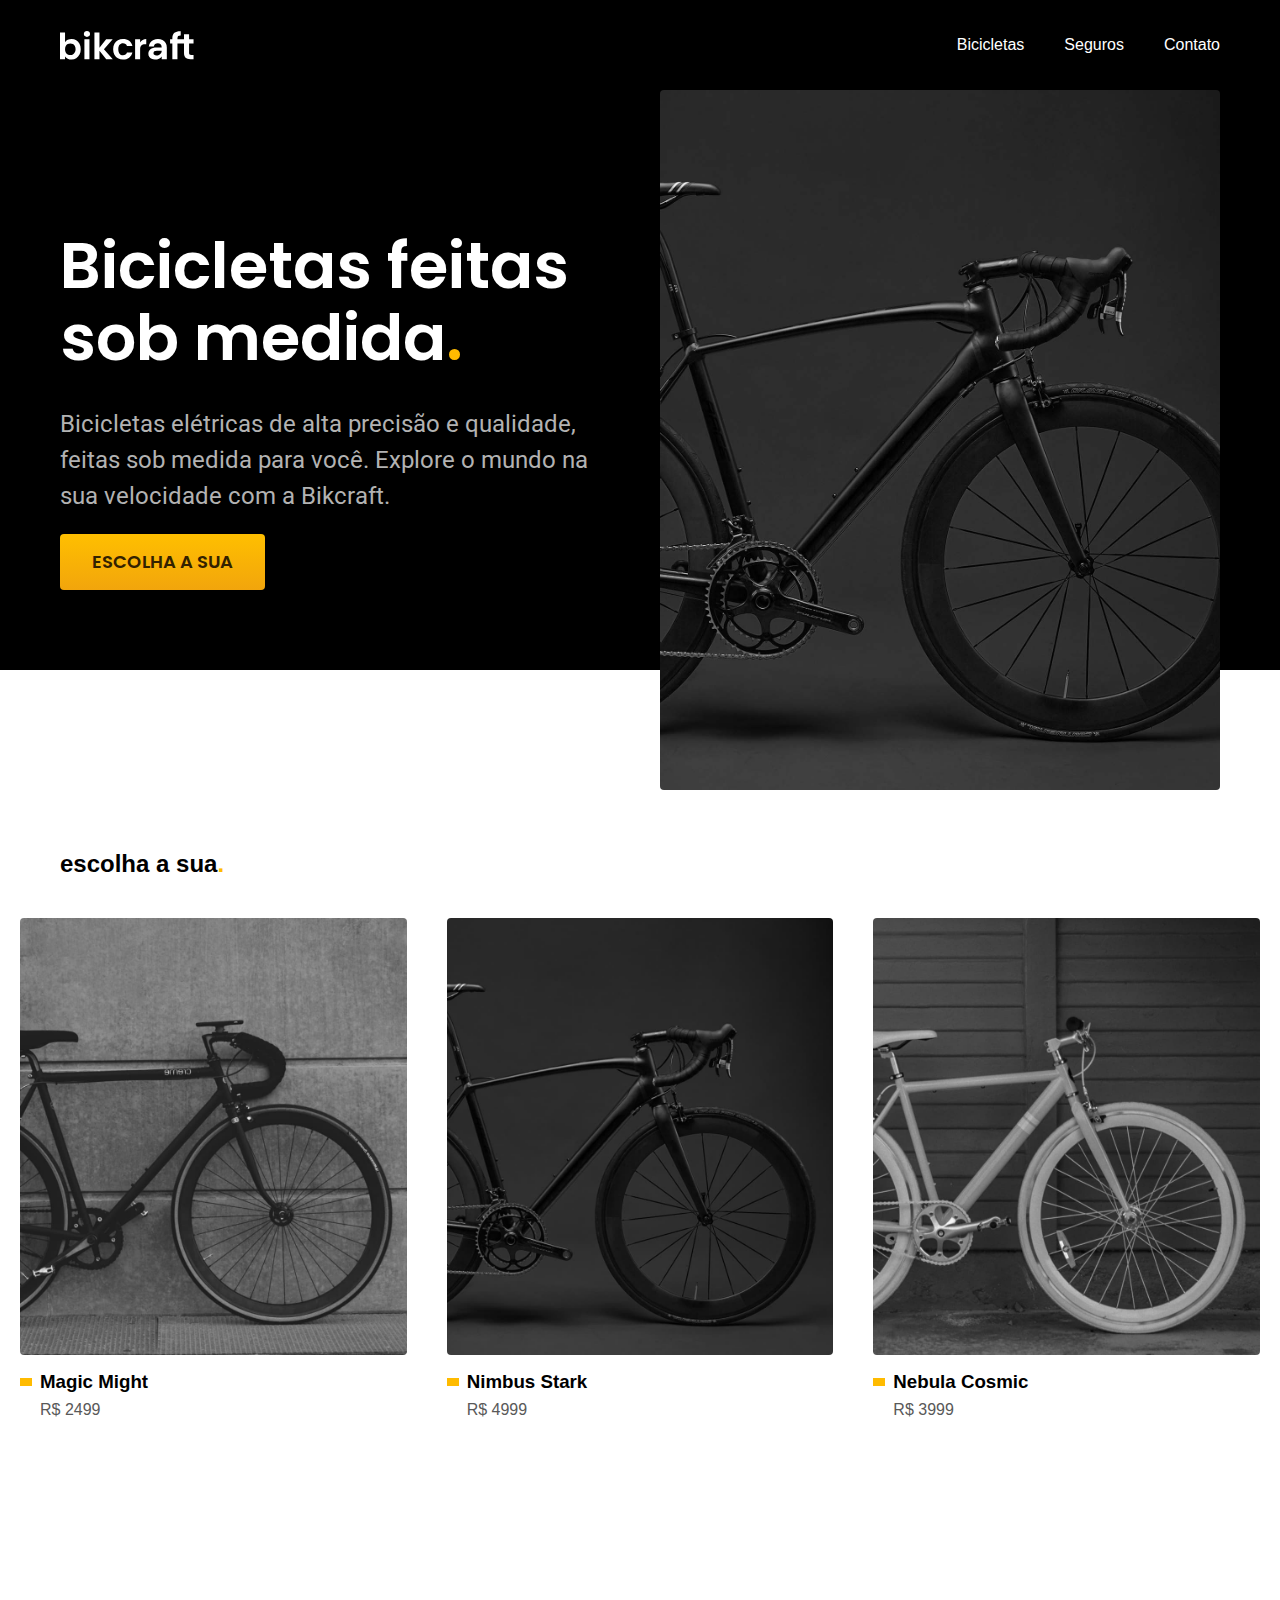
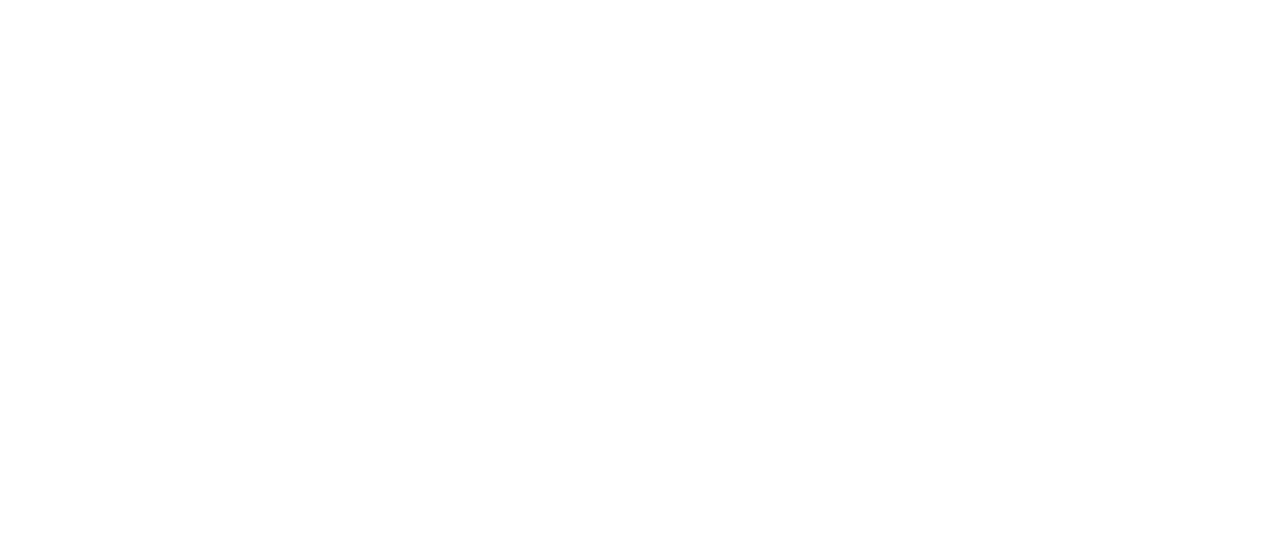
==== index.html @ 3337820a "Bicicletas lista1 e 2" ====
<!DOCTYPE html>
<html lang="en">

<head>
  <meta charset="UTF-8">
  <meta http-equiv="X-UA-Compatible" content="IE=edge">
  <meta name="viewport" content="width=device-width, initial-scale=1.0">
  <title>BikeCraft</title>
  <meta name="description"
    content="Bicicletas elétricas de alta precisão e qualidade,  feitas sob medida para o cliente. Explore o mundo na sua velocidade com a Bikcraft.">

  <link rel="stylesheet" href="/css/styles.css">
  <link rel="preconnect" href="https://fonts.googleapis.com">
  <link rel="preconnect" href="https://fonts.gstatic.com" crossorigin>
  <link href="https://fonts.googleapis.com/css2?family=Poppins:wght@400;600&family=Roboto:wght@400;500&display=swap" rel="stylesheet">
</head>
<body>
  <header class="header-bg">
    <div class="header">
      <a href="./">
        <img src="./img/bikcraft.svg" alt="Bikcraft">
      </a>
      <nav aria-label="primaria">
        <ul class="header-menu font-1-m cor-0">
          <li><a href="./bicicletas.html">Bicicletas</a></li>
          <li><a href="./seguros.html">Seguros</a></li>
          <li><a href="./contato.html">Contato</a></li>
        </ul>
      </nav>
    </div>
  </header>
  <main class="introducao-bg">
    <div class="introducao">
      <div class="introducao-conteudo">
        <h1 class="font-1-xxl cor-0">Bicicletas feitas sob medida<span class="cor-p1">.</span></h1>
        <p class="font-2-l cor-5">Bicicletas elétricas de alta precisão e qualidade, feitas sob medida para você. Explore o mundo na sua
          velocidade com a Bikcraft.</p>
        <a class="botao" href="./bicicletas.html">Escolha a sua</a>
      </div>
      <div>
        <img src="./img/fotos/introducao.jpg" alt="Bicicleta elétrica preta.">
      </div>
    </div>
  </main>


  <article class="bicicletas-lista">
    
    <h2 class="font-1-xxl">escolha a sua<span class="cor-p1">.</span></h2>
    <ul>
      <li>
      <a href="./bicicletas/magic.html">
        <img src="./img/bicicletas/magic-home.jpg" alt="Bicicleta preta">
        <h3 class="font-1-xl">Magic Might</h3>
        <span class="font-2-m cor-8">R$ 2499</span>
      </a>
    </li>
    <li>
      <a href="./bicicletas/nimbus.html">
        <img src="./img/bicicletas/nimbus-home.jpg" alt="Bicicleta preta">
        <h3 class="font-1-xl">Nimbus Stark</h3>
        <span class="font-2-m cor-8">R$ 4999</span>
      </a>
    </li>
    <li>
      <a href="./bicicletas/nebula.html">
        <img src="./img/bicicletas/nebula-home.jpg" alt="Bicicleta preta">
        <h3 class="font-1-xl">Nebula Cosmic</h3>
        <span class="font-2-m cor-8">R$ 3999</span>
      </a>
    </li>
    </ul>
  </article>
</body>

</html>
---- css/styles.css ----
@import "./global/global.css";
@import "./utilidades/cores.css";


@import "./global/header.css";

/* Utilidades */
@import "./utilidades/componentes.css";

/* Home */
@import "./home/introducao.css";

/* Bicicletas */
@import "./bicicletas/bicicletas-lista.css";
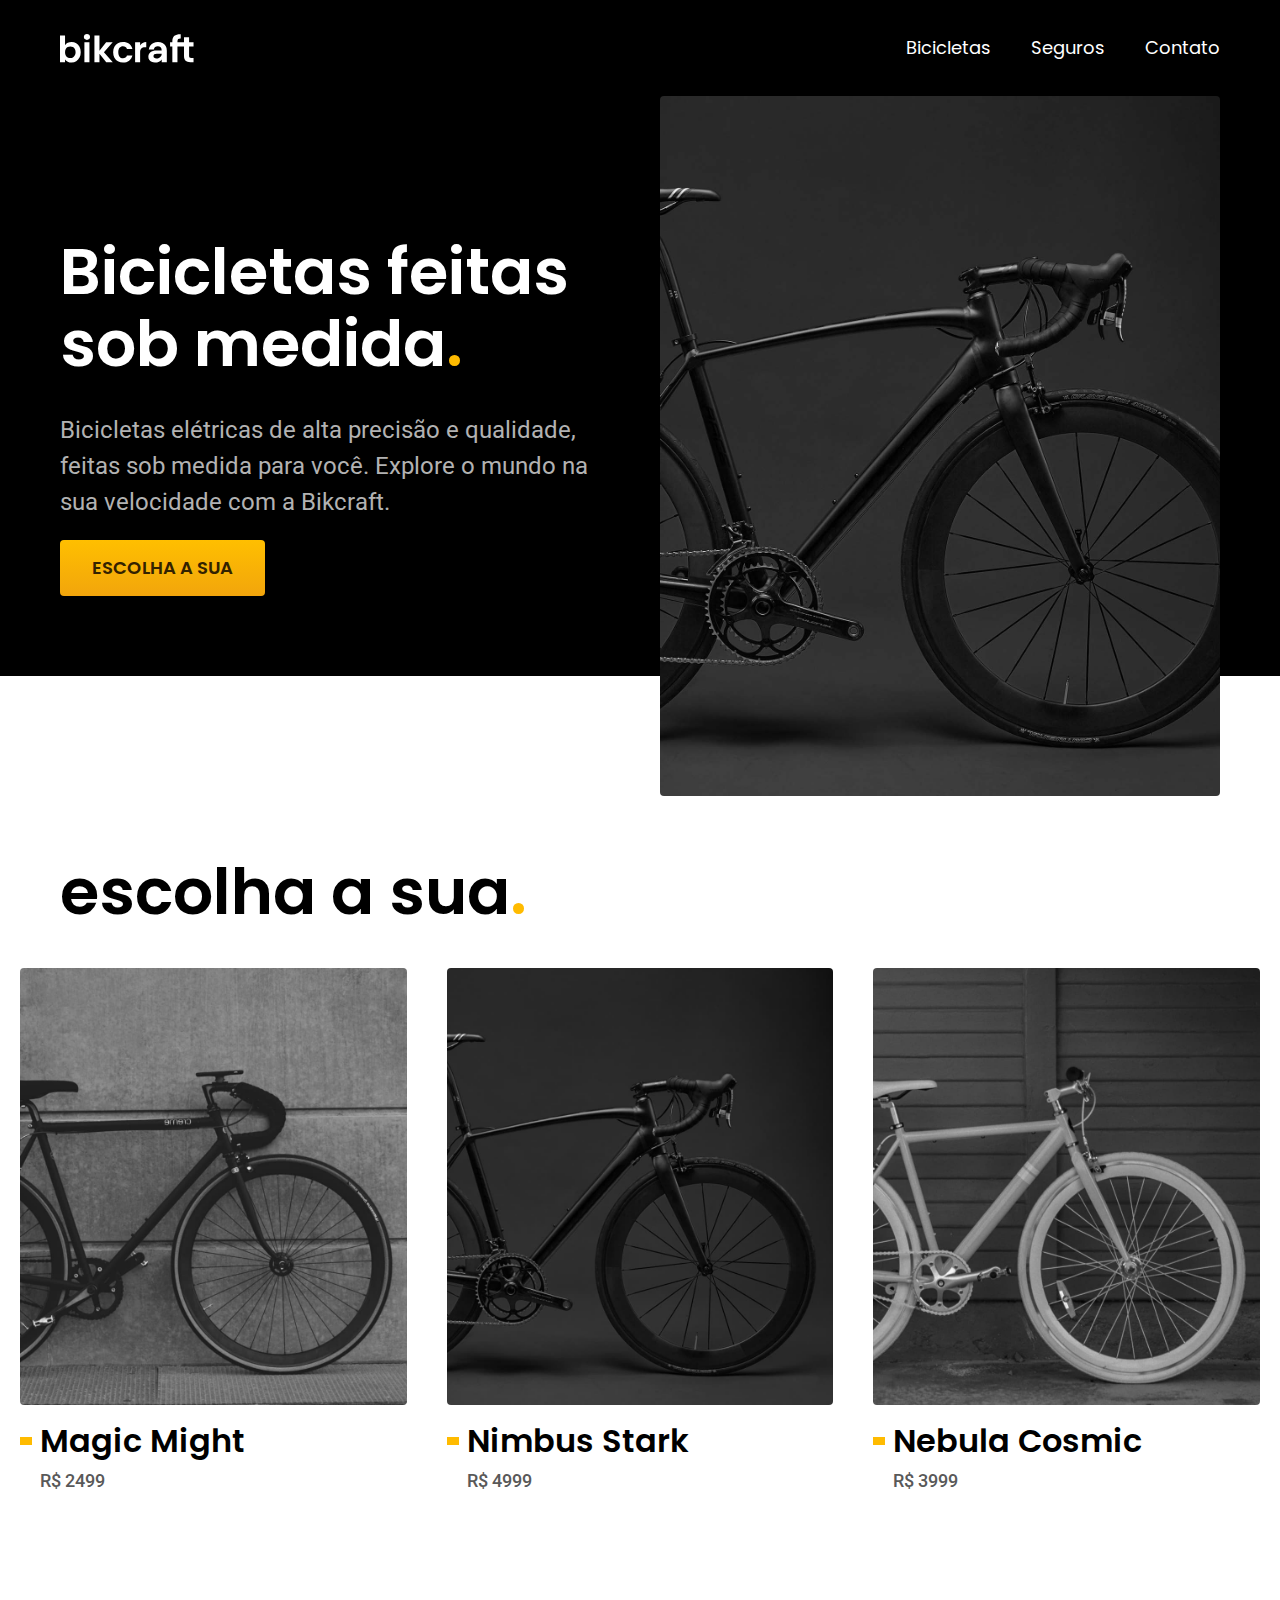
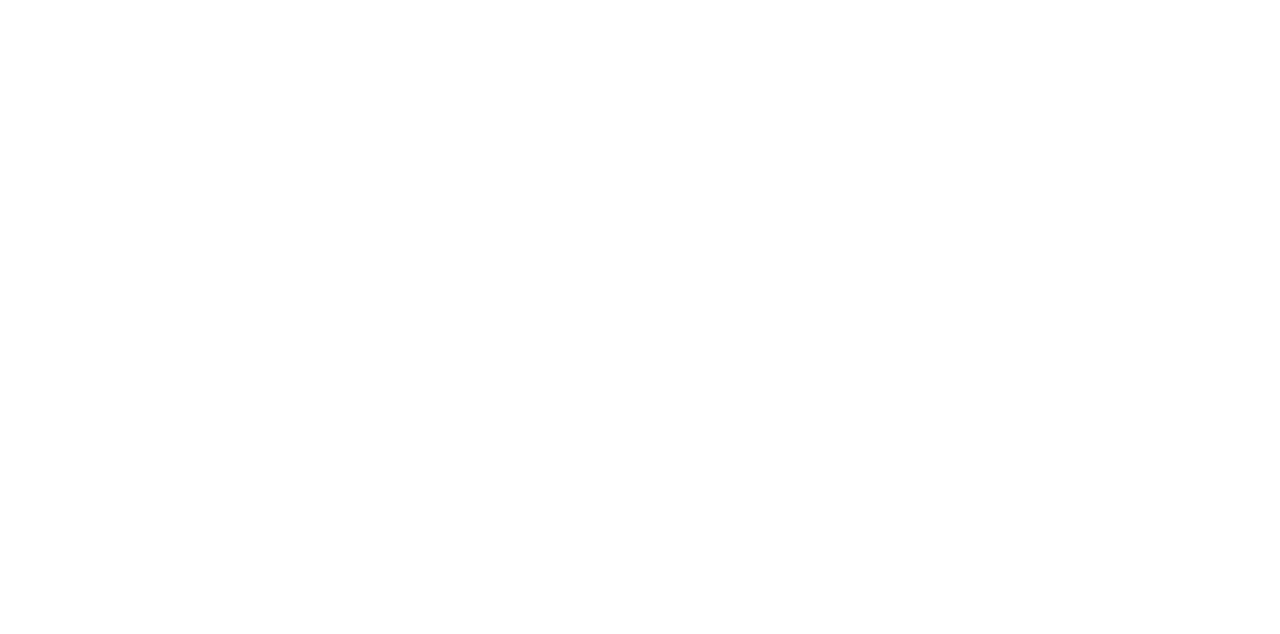
==== commit fd4410ee: "Linkando utilidades de novo" ====
--- a/index.html
+++ b/index.html
@@ -12,14 +12,17 @@
   <link rel="stylesheet" href="/css/styles.css">
   <link rel="preconnect" href="https://fonts.googleapis.com">
   <link rel="preconnect" href="https://fonts.gstatic.com" crossorigin>
-  <link href="https://fonts.googleapis.com/css2?family=Poppins:wght@400;600&family=Roboto:wght@400;500&display=swap" rel="stylesheet">
+  <link href="https://fonts.googleapis.com/css2?family=Poppins:wght@400;600&family=Roboto:wght@400;500&display=swap"
+    rel="stylesheet">
 </head>
+
 <body>
   <header class="header-bg">
-    <div class="header">
+    <div class="header container">
       <a href="./">
         <img src="./img/bikcraft.svg" alt="Bikcraft">
       </a>
+
       <nav aria-label="primaria">
         <ul class="header-menu font-1-m cor-0">
           <li><a href="./bicicletas.html">Bicicletas</a></li>
@@ -29,11 +32,13 @@
       </nav>
     </div>
   </header>
+
   <main class="introducao-bg">
-    <div class="introducao">
+    <div class="introducao container">
       <div class="introducao-conteudo">
         <h1 class="font-1-xxl cor-0">Bicicletas feitas sob medida<span class="cor-p1">.</span></h1>
-        <p class="font-2-l cor-5">Bicicletas elétricas de alta precisão e qualidade, feitas sob medida para você. Explore o mundo na sua
+        <p class="font-2-l cor-5">Bicicletas elétricas de alta precisão e qualidade, feitas sob medida para você.
+          Explore o mundo na sua
           velocidade com a Bikcraft.</p>
         <a class="botao" href="./bicicletas.html">Escolha a sua</a>
       </div>
@@ -45,30 +50,30 @@
 
 
   <article class="bicicletas-lista">
-    
-    <h2 class="font-1-xxl">escolha a sua<span class="cor-p1">.</span></h2>
+
+    <h2 class="container font-1-xxl">escolha a sua<span class="cor-p1">.</span></h2>
     <ul>
       <li>
-      <a href="./bicicletas/magic.html">
-        <img src="./img/bicicletas/magic-home.jpg" alt="Bicicleta preta">
-        <h3 class="font-1-xl">Magic Might</h3>
-        <span class="font-2-m cor-8">R$ 2499</span>
-      </a>
-    </li>
-    <li>
-      <a href="./bicicletas/nimbus.html">
-        <img src="./img/bicicletas/nimbus-home.jpg" alt="Bicicleta preta">
-        <h3 class="font-1-xl">Nimbus Stark</h3>
-        <span class="font-2-m cor-8">R$ 4999</span>
-      </a>
-    </li>
-    <li>
-      <a href="./bicicletas/nebula.html">
-        <img src="./img/bicicletas/nebula-home.jpg" alt="Bicicleta preta">
-        <h3 class="font-1-xl">Nebula Cosmic</h3>
-        <span class="font-2-m cor-8">R$ 3999</span>
-      </a>
-    </li>
+        <a href="./bicicletas/magic.html">
+          <img src="./img/bicicletas/magic-home.jpg" alt="Bicicleta preta">
+          <h3 class="font-1-xl">Magic Might</h3>
+          <span class="font-2-m cor-8">R$ 2499</span>
+        </a>
+      </li>
+      <li>
+        <a href="./bicicletas/nimbus.html">
+          <img src="./img/bicicletas/nimbus-home.jpg" alt="Bicicleta preta">
+          <h3 class="font-1-xl">Nimbus Stark</h3>
+          <span class="font-2-m cor-8">R$ 4999</span>
+        </a>
+      </li>
+      <li>
+        <a href="./bicicletas/nebula.html">
+          <img src="./img/bicicletas/nebula-home.jpg" alt="Bicicleta preta">
+          <h3 class="font-1-xl">Nebula Cosmic</h3>
+          <span class="font-2-m cor-8">R$ 3999</span>
+        </a>
+      </li>
     </ul>
   </article>
 </body>
--- a/css/styles.css
+++ b/css/styles.css
@@ -1,4 +1,5 @@
 @import "./global/global.css";
+@import "./utilidades/tipografia.css";
 @import "./utilidades/cores.css";
 
 
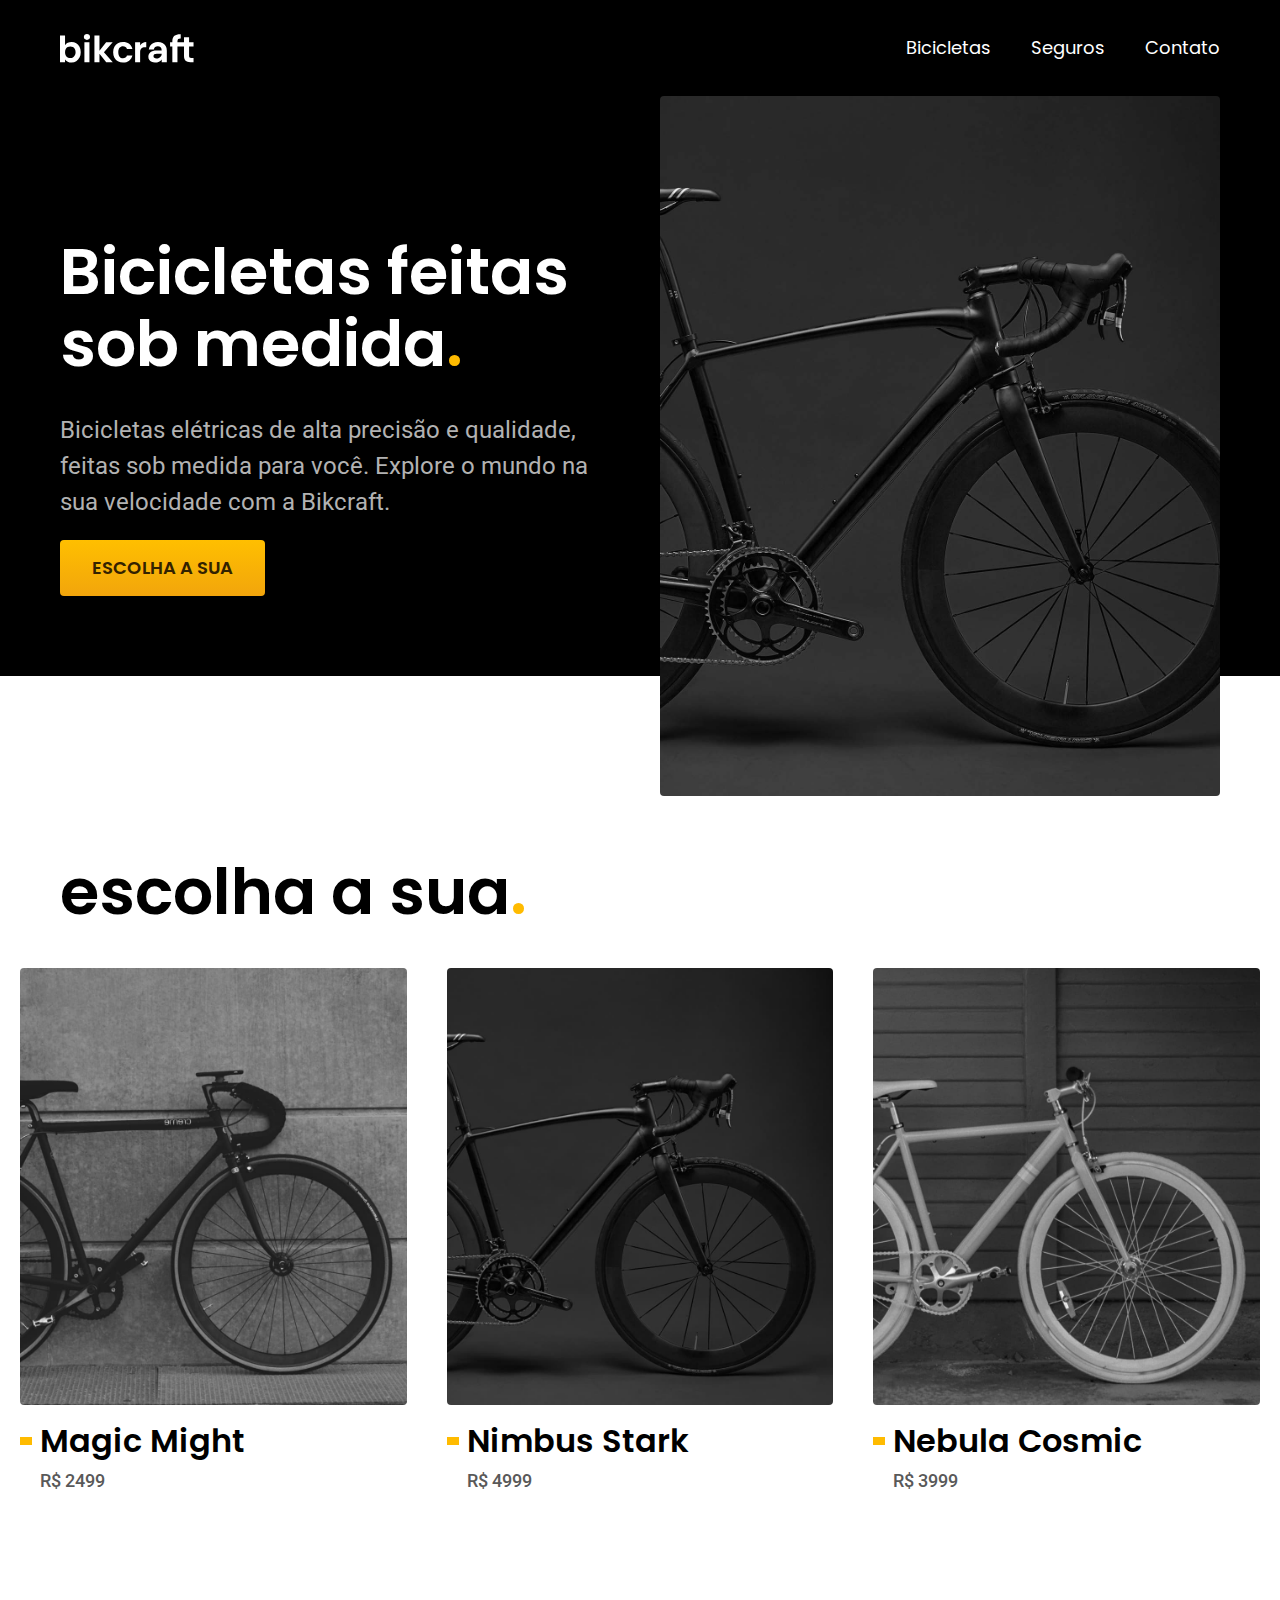
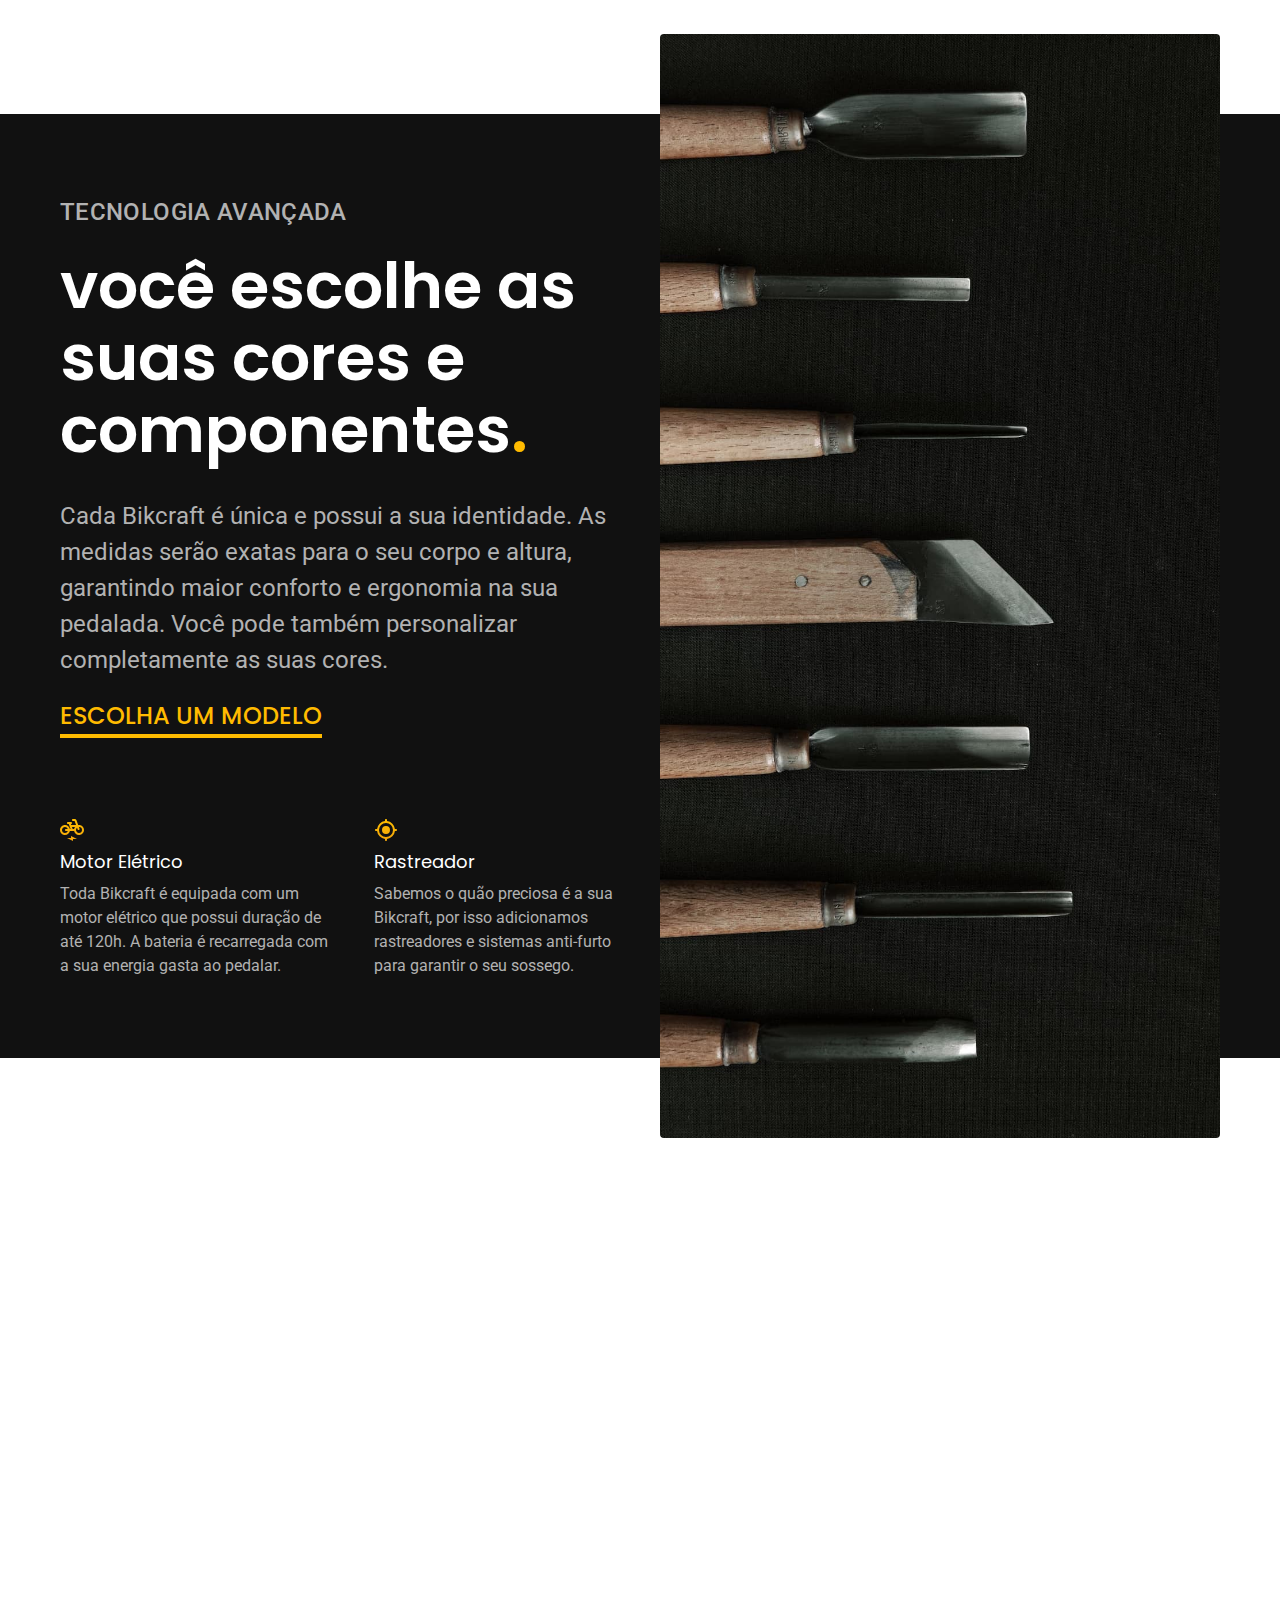
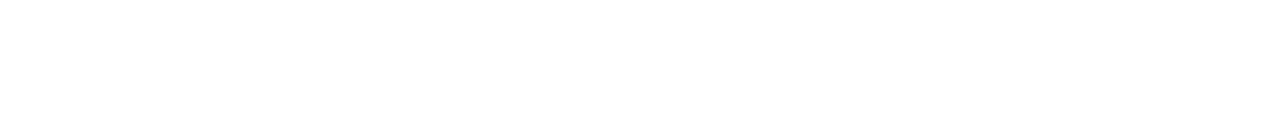
==== commit 737ea49b: "Tecnologia" ====
--- a/index.html
+++ b/index.html
@@ -76,6 +76,33 @@
       </li>
     </ul>
   </article>
+
+
+  <article class="tecnologia-bg">
+    <div class="tecnologia container">
+      <div class="tecnologia-conteudo">
+        <span class="font-2-l-b cor-5">Tecnologia Avançada</span>
+        <h2 class="font-1-xxl cor-0">você escolhe as suas cores e componentes<span class="cor-p1">.</span></h2>
+        <p class="font-2-l cor-5">Cada Bikcraft é única e possui a sua identidade. As medidas serão exatas para o seu corpo e altura, garantindo maior conforto e ergonomia na sua pedalada. Você pode também personalizar completamente as suas cores.</p>
+        <a class="link" href="./bicicletas.html">Escolha um modelo</a>
+        <div class="tecnologia-vantagens">
+          <div>
+            <img src="./img/icones/eletrica.svg" alt="">
+            <h3 class="font-1-m cor-0">Motor Elétrico</h3>
+            <p class="font-2-s cor-5">Toda Bikcraft é equipada com um motor elétrico que possui duração de até 120h. A bateria é recarregada com a sua energia gasta ao pedalar.</p>
+          </div>
+          <div>
+            <img src="./img/icones/rastreador.svg" alt="">
+            <h3 class="font-1-m cor-0">Rastreador</h3>
+            <p class="font-2-s cor-5">Sabemos o quão preciosa é a sua Bikcraft, por isso adicionamos rastreadores e sistemas anti-furto para garantir o seu sossego.</p>
+          </div>
+        </div>
+      </div>
+      <div class="tecnologia-imagem">
+        <img src="./img/fotos/tecnologia.jpg" alt="">
+      </div>
+    </div>
+  </article>
 </body>
 
 </html>--- a/css/styles.css
+++ b/css/styles.css
@@ -1,7 +1,6 @@
 @import "./global/global.css";
 @import "./utilidades/tipografia.css";
 @import "./utilidades/cores.css";
-
 
 @import "./global/header.css";
 
@@ -10,6 +9,7 @@
 
 /* Home */
 @import "./home/introducao.css";
+@import "./home/tecnologia.css";
 
 /* Bicicletas */
 @import "./bicicletas/bicicletas-lista.css";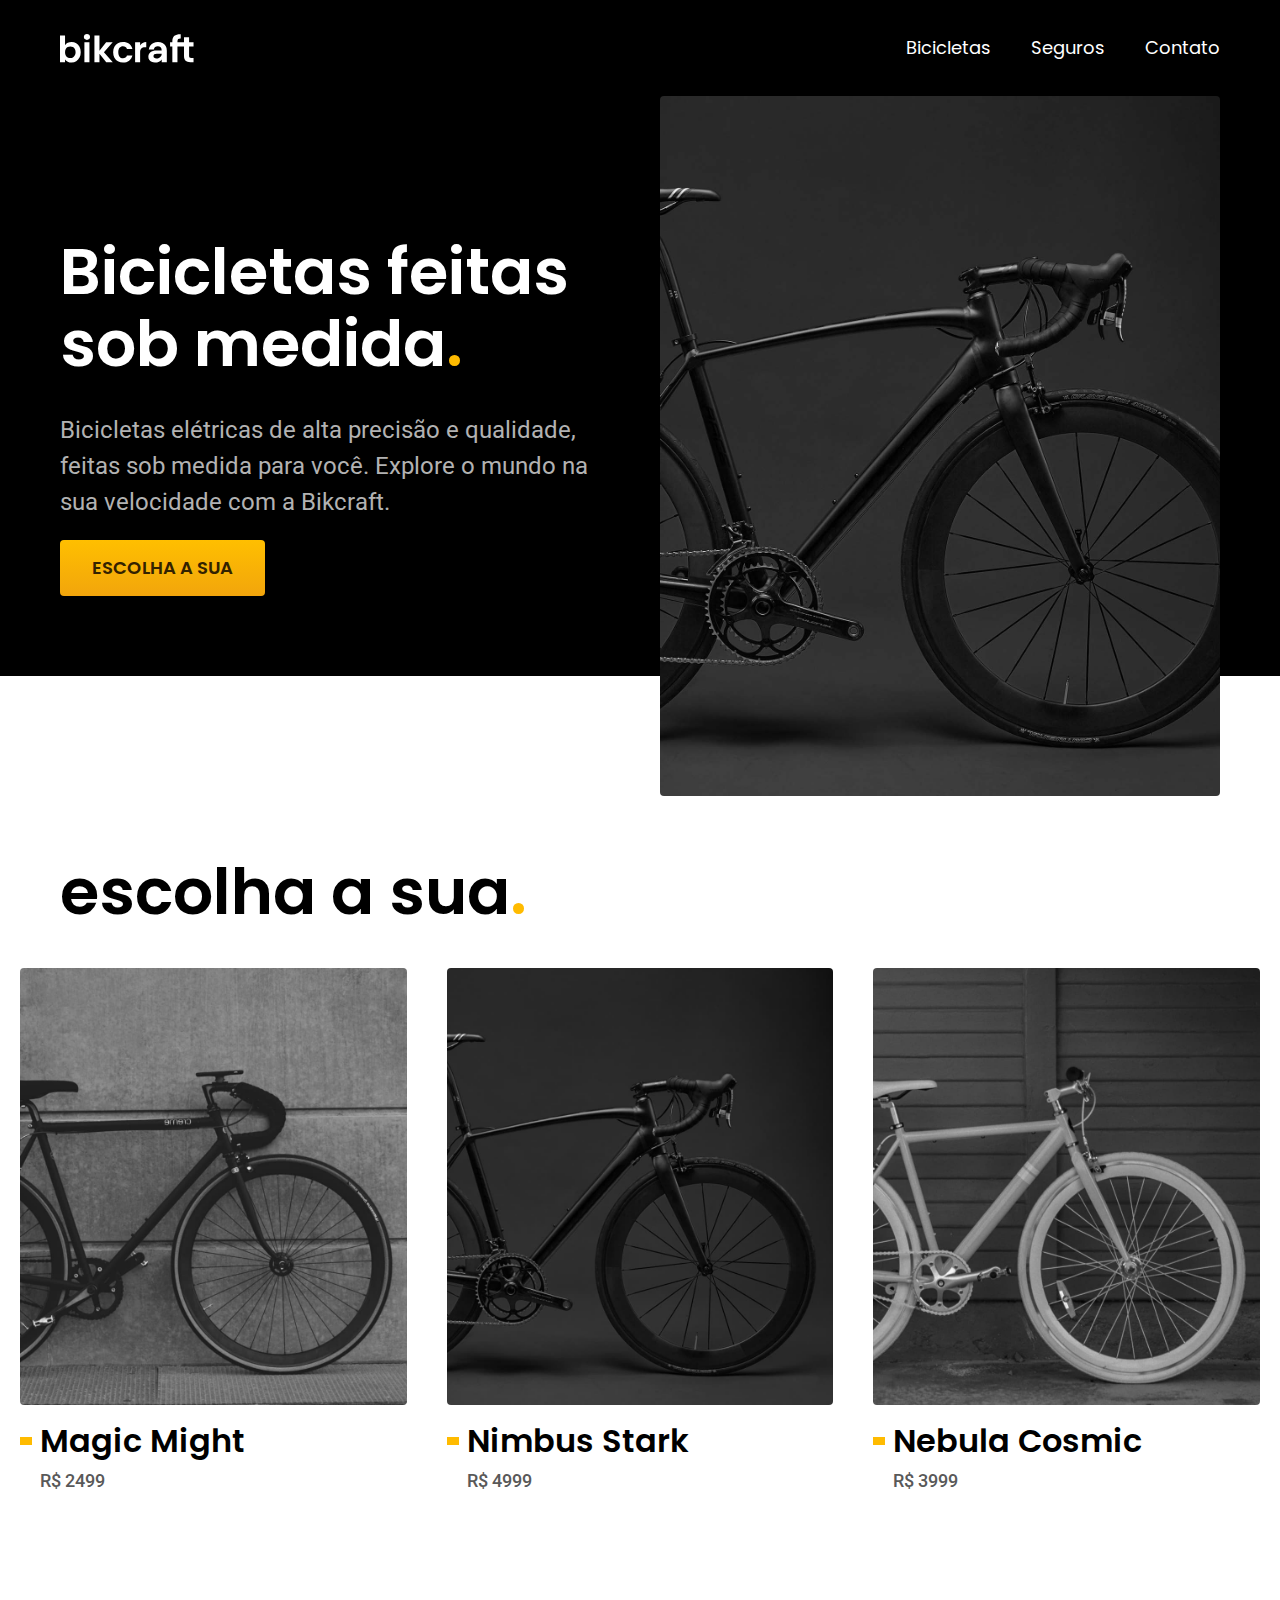
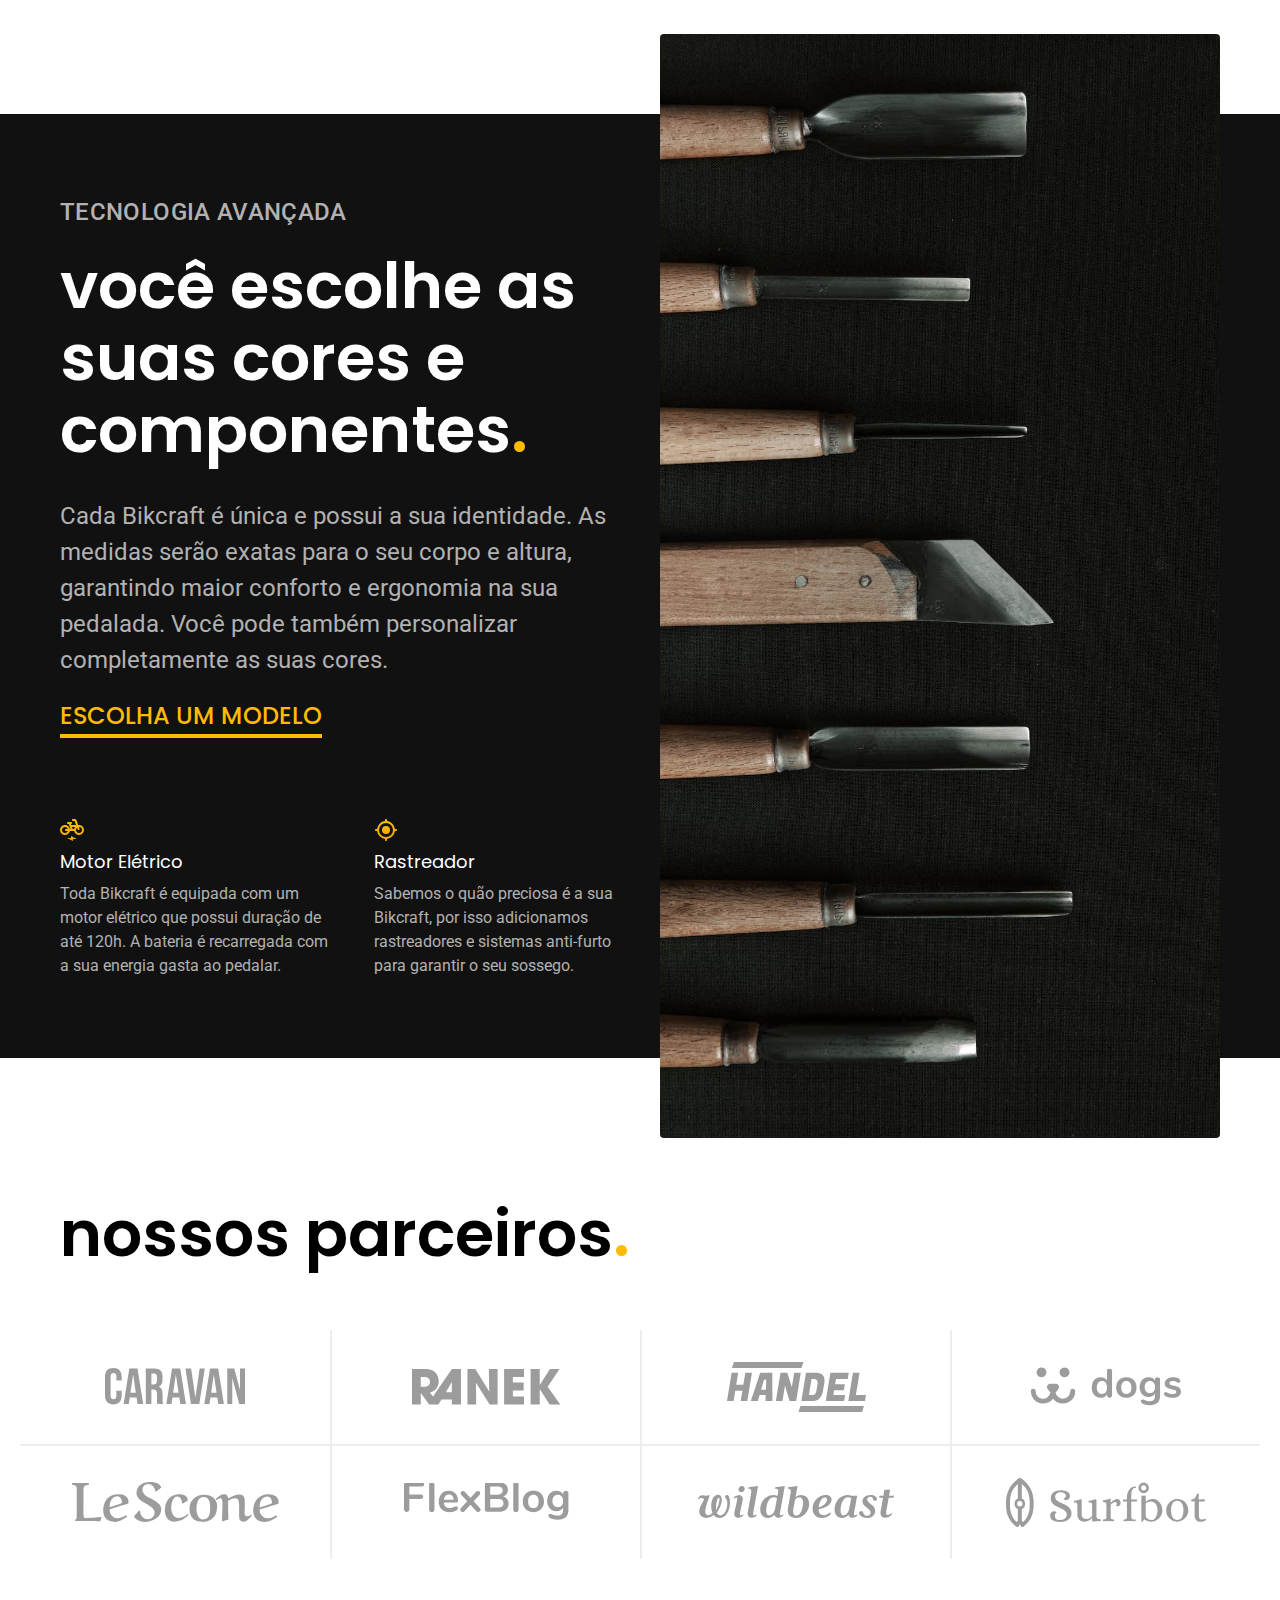
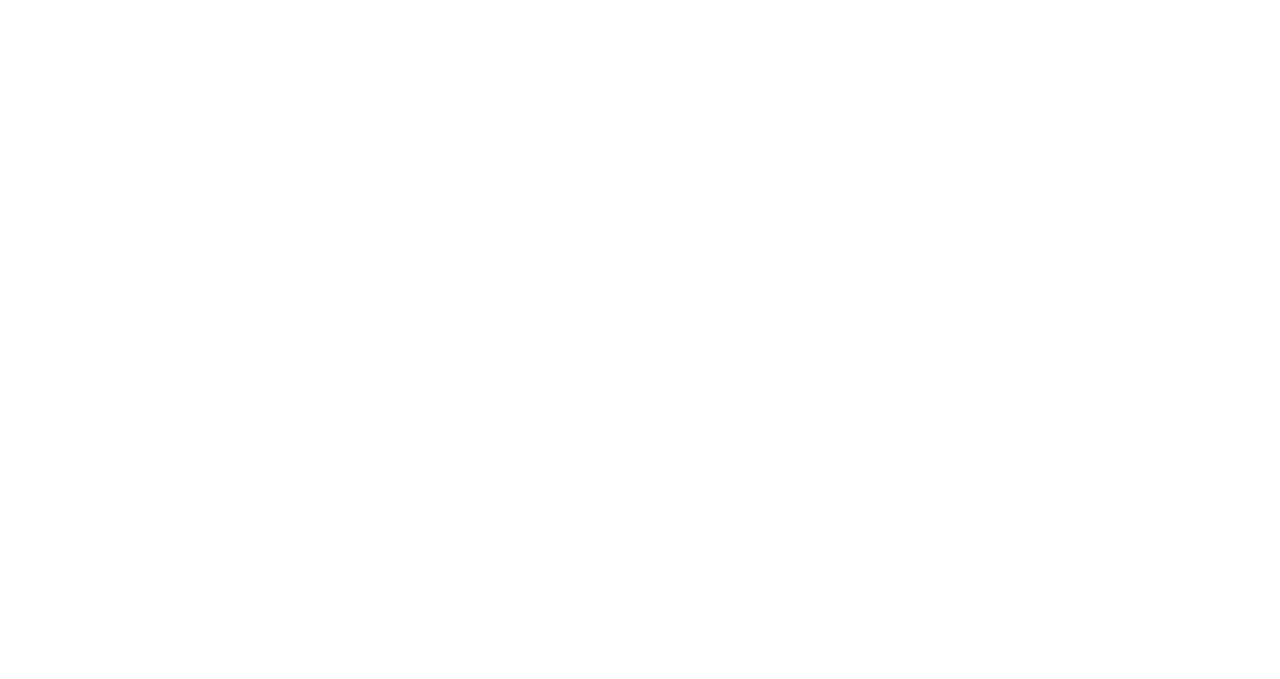
==== commit 425f0f40: "Parceiros" ====
--- a/index.html
+++ b/index.html
@@ -103,6 +103,22 @@
       </div>
     </div>
   </article>
+
+
+    <section class="parceiros" aria-label="Nossos Parceiros">
+    <h2 class="container font-1-xxl">nossos parceiros<span class="cor-p1">.</span></h2>
+
+    <ul>
+      <li><img src="./img/parceiros/caravan.svg" alt="caravan"></li>
+      <li><img src="./img/parceiros/ranek.svg" alt="ranek"></li>
+      <li><img src="./img/parceiros/handel.svg" alt="handel"></li>
+      <li><img src="./img/parceiros/dogs.svg" alt="dogs"></li>
+      <li><img src="./img/parceiros/lescone.svg" alt="lescone"></li>
+      <li><img src="./img/parceiros/flexblog.svg" alt="flexblog"></li>
+      <li><img src="./img/parceiros/wildbeast.svg" alt="wildbeast"></li>
+      <li><img src="./img/parceiros/surfbot.svg" alt="surfbot"></li>
+    </ul>
+  </section>
 </body>
 
 </html>--- a/css/styles.css
+++ b/css/styles.css
@@ -10,6 +10,7 @@
 /* Home */
 @import "./home/introducao.css";
 @import "./home/tecnologia.css";
+@import "./home/parceiros.css";
 
 /* Bicicletas */
 @import "./bicicletas/bicicletas-lista.css";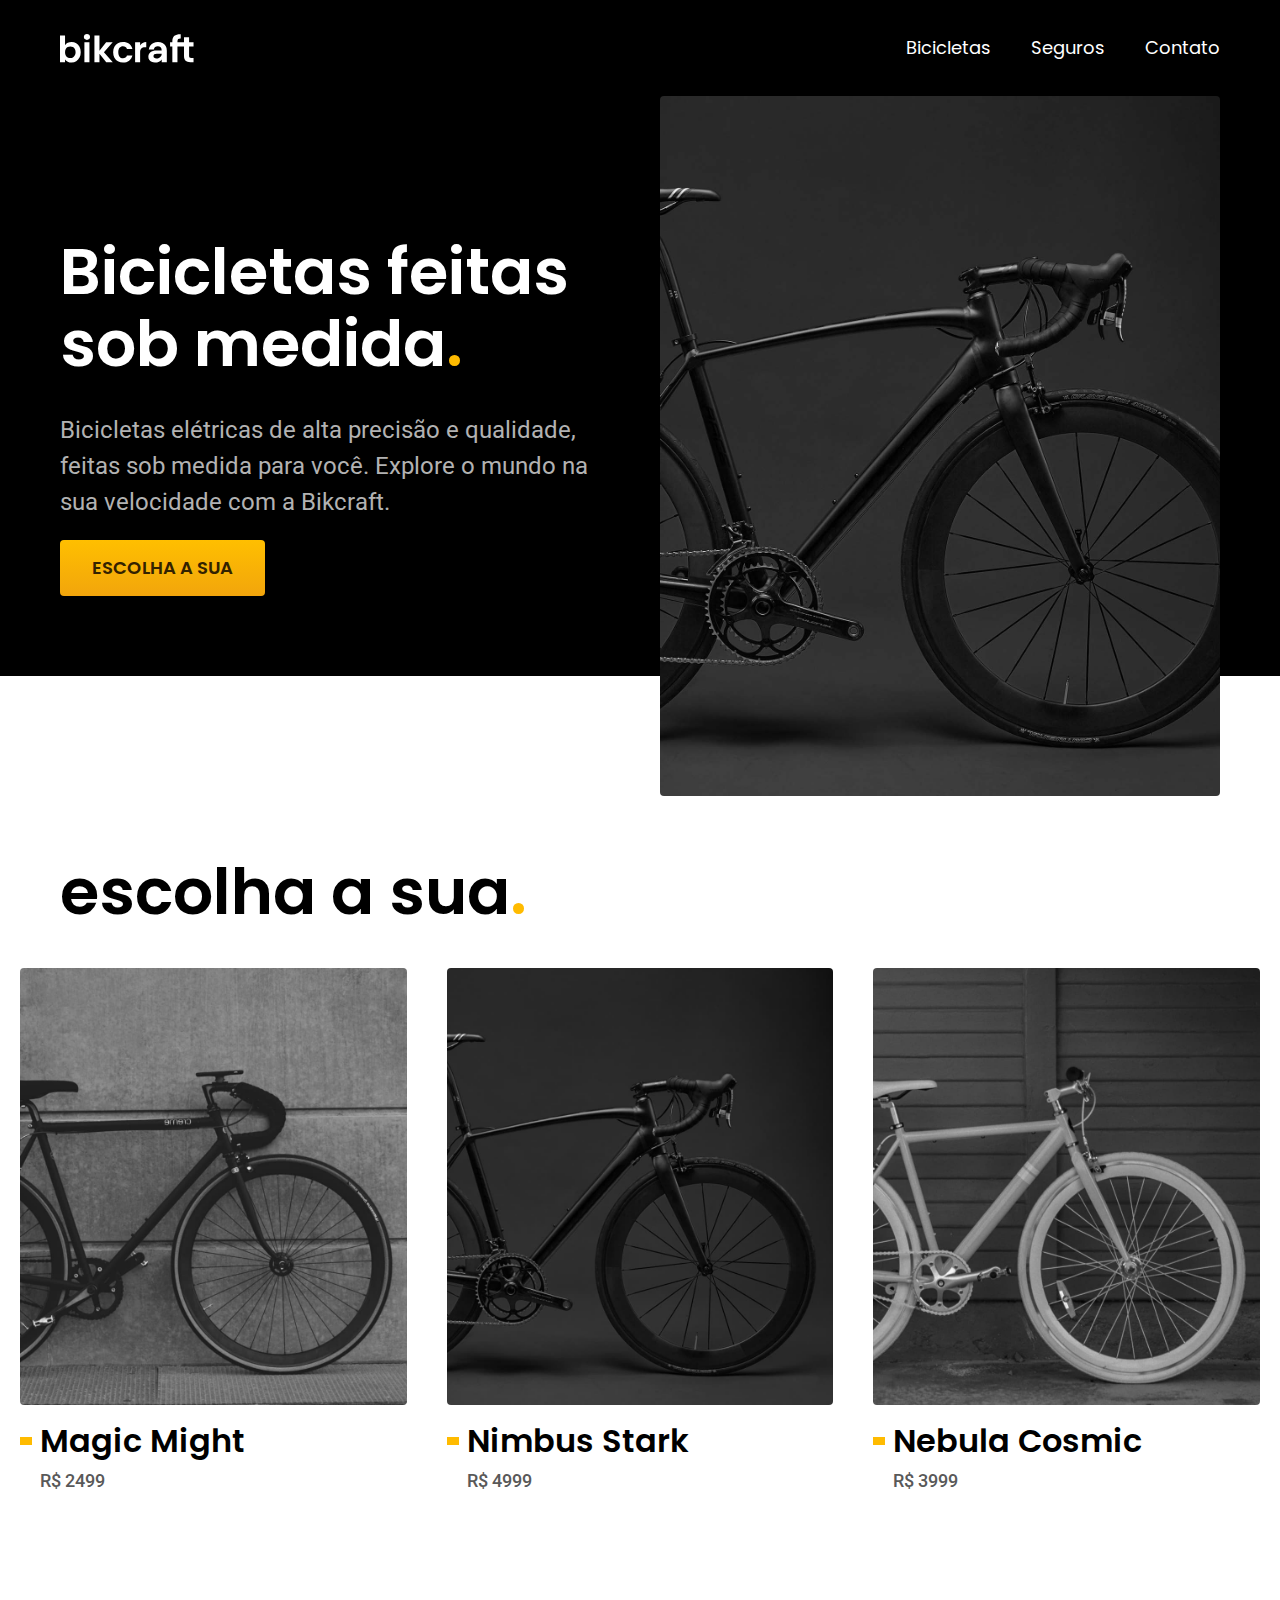
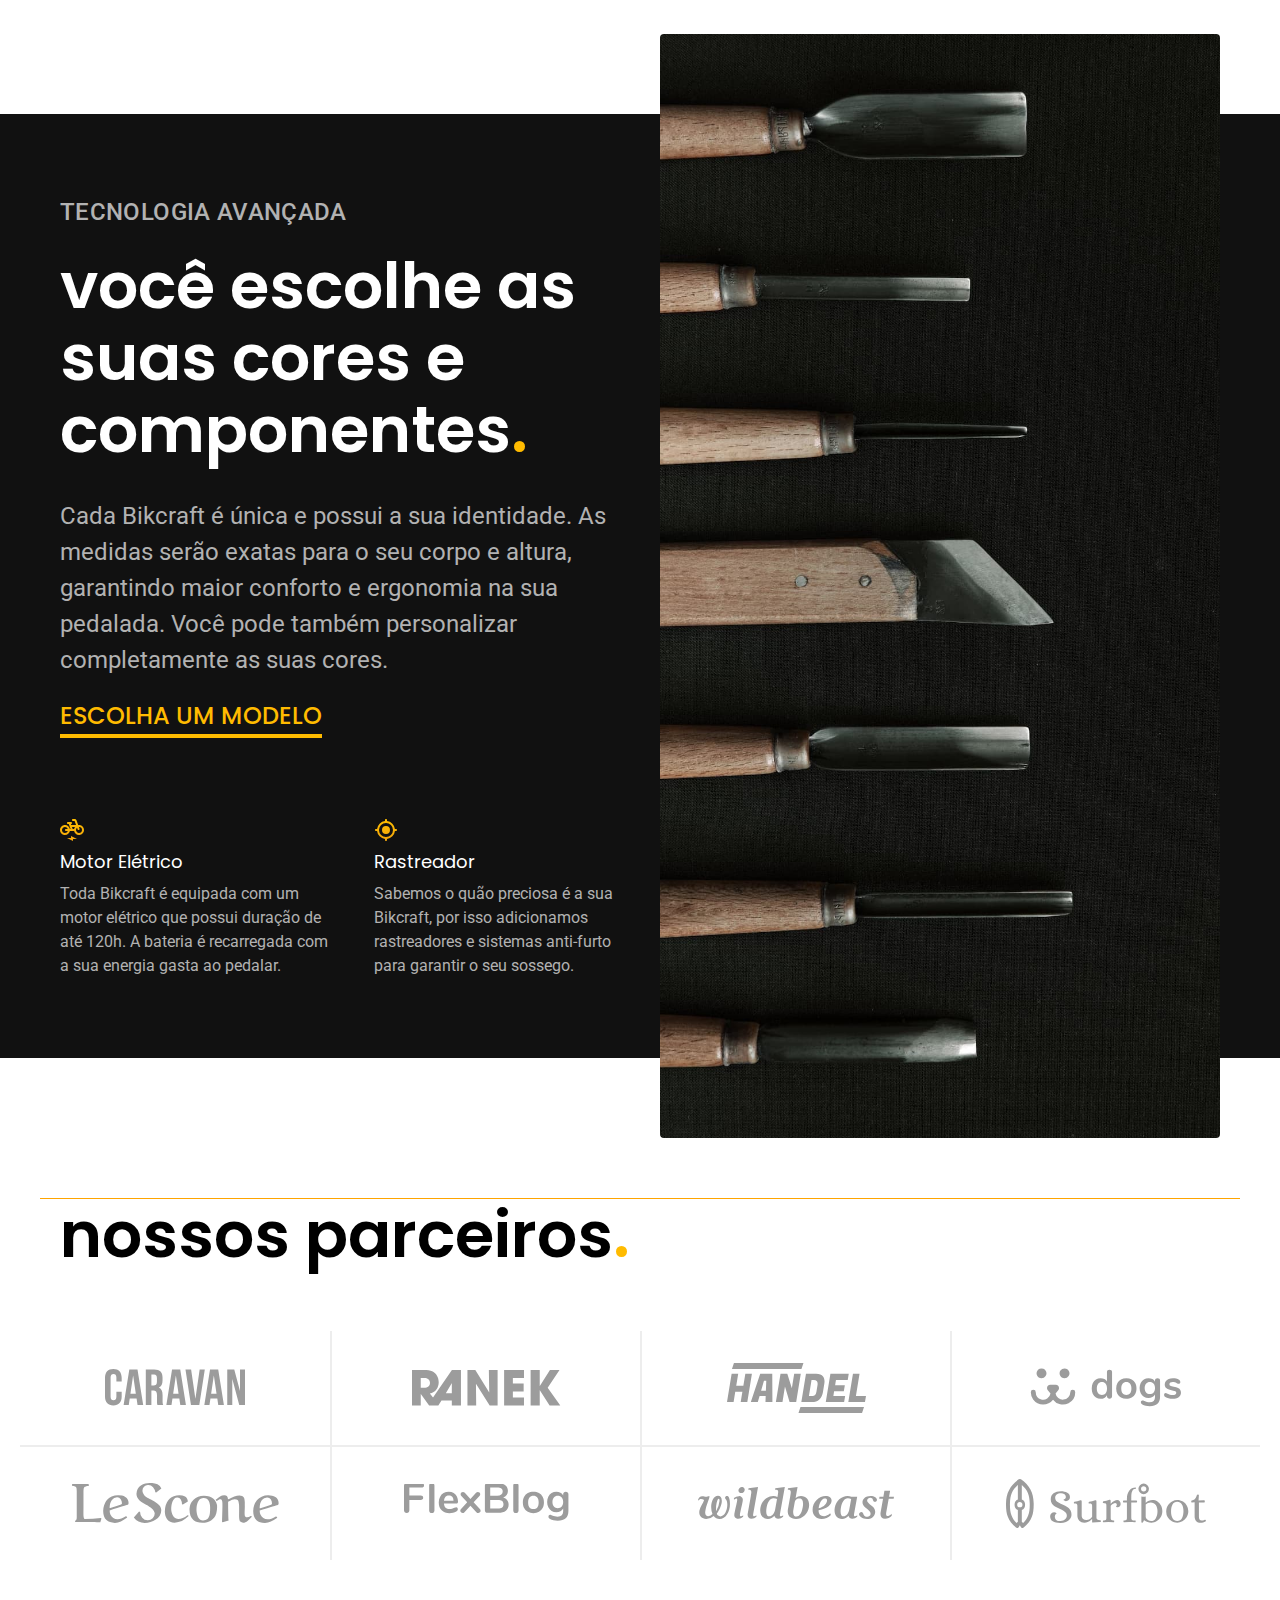
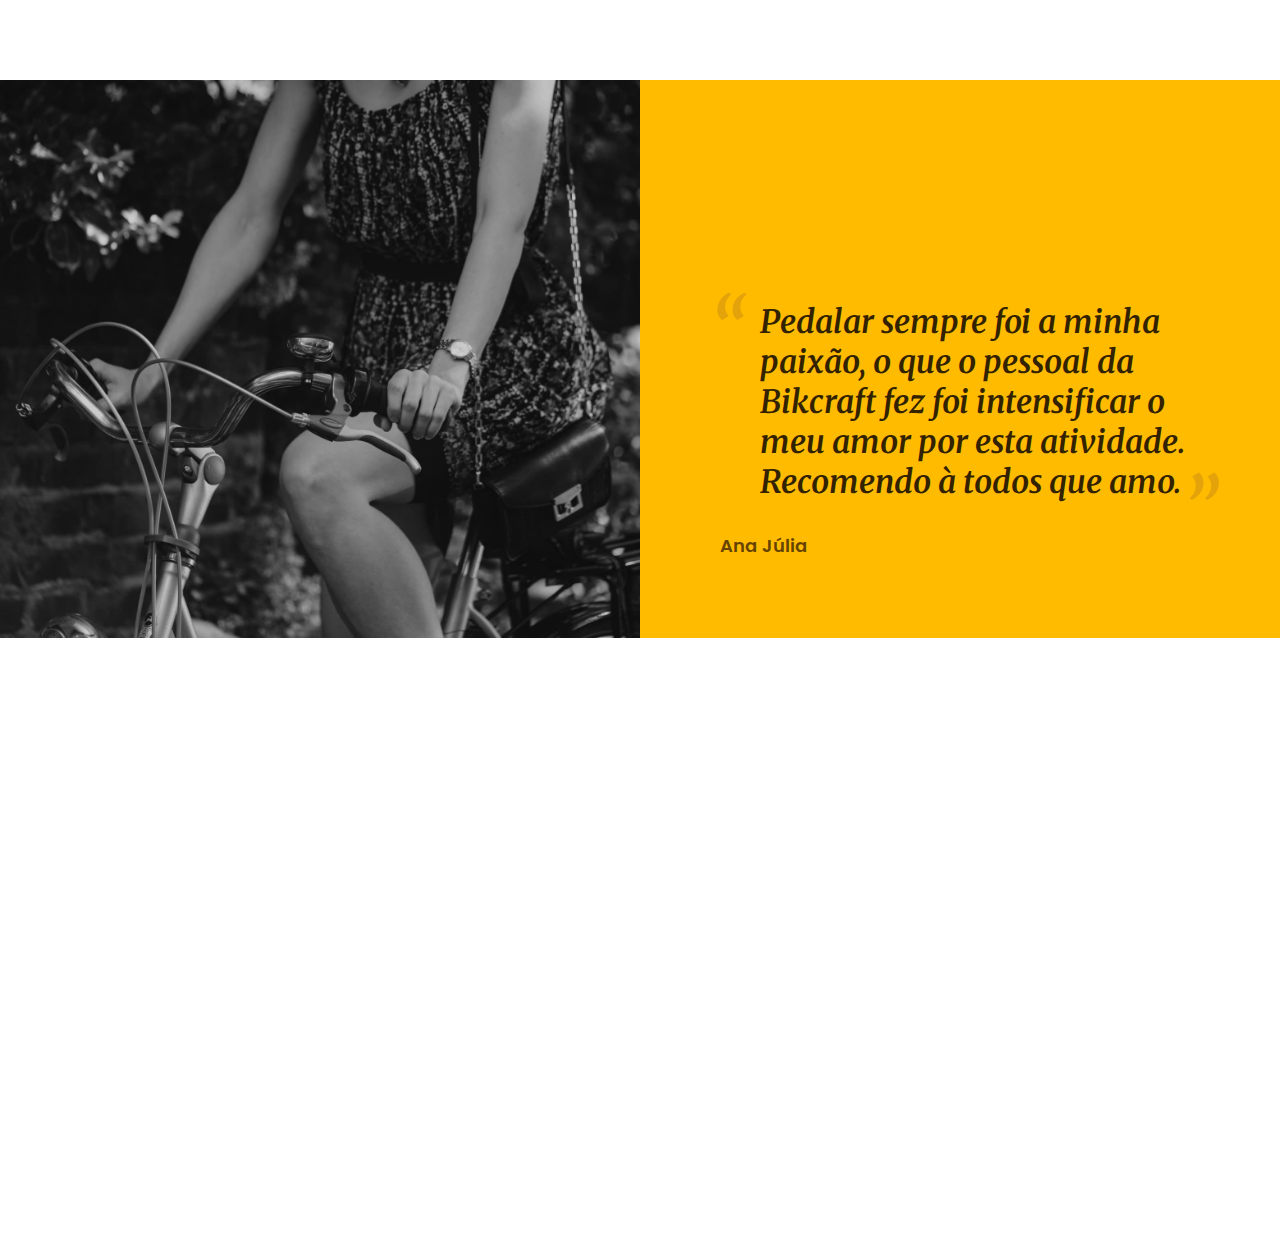
==== commit c802b134: "depoimnento" ====
--- a/index.html
+++ b/index.html
@@ -14,6 +14,7 @@
   <link rel="preconnect" href="https://fonts.gstatic.com" crossorigin>
   <link href="https://fonts.googleapis.com/css2?family=Poppins:wght@400;600&family=Roboto:wght@400;500&display=swap"
     rel="stylesheet">
+    <link href="https://fonts.googleapis.com/css2?family=Merriweather:ital,wght@1,900&family=Poppins:wght@400;600&family=Roboto:wght@500&display=swap" rel="stylesheet">
 </head>
 
 <body>
@@ -83,18 +84,22 @@
       <div class="tecnologia-conteudo">
         <span class="font-2-l-b cor-5">Tecnologia Avançada</span>
         <h2 class="font-1-xxl cor-0">você escolhe as suas cores e componentes<span class="cor-p1">.</span></h2>
-        <p class="font-2-l cor-5">Cada Bikcraft é única e possui a sua identidade. As medidas serão exatas para o seu corpo e altura, garantindo maior conforto e ergonomia na sua pedalada. Você pode também personalizar completamente as suas cores.</p>
+        <p class="font-2-l cor-5">Cada Bikcraft é única e possui a sua identidade. As medidas serão exatas para o seu
+          corpo e altura, garantindo maior conforto e ergonomia na sua pedalada. Você pode também personalizar
+          completamente as suas cores.</p>
         <a class="link" href="./bicicletas.html">Escolha um modelo</a>
         <div class="tecnologia-vantagens">
           <div>
             <img src="./img/icones/eletrica.svg" alt="">
             <h3 class="font-1-m cor-0">Motor Elétrico</h3>
-            <p class="font-2-s cor-5">Toda Bikcraft é equipada com um motor elétrico que possui duração de até 120h. A bateria é recarregada com a sua energia gasta ao pedalar.</p>
+            <p class="font-2-s cor-5">Toda Bikcraft é equipada com um motor elétrico que possui duração de até 120h. A
+              bateria é recarregada com a sua energia gasta ao pedalar.</p>
           </div>
           <div>
             <img src="./img/icones/rastreador.svg" alt="">
             <h3 class="font-1-m cor-0">Rastreador</h3>
-            <p class="font-2-s cor-5">Sabemos o quão preciosa é a sua Bikcraft, por isso adicionamos rastreadores e sistemas anti-furto para garantir o seu sossego.</p>
+            <p class="font-2-s cor-5">Sabemos o quão preciosa é a sua Bikcraft, por isso adicionamos rastreadores e
+              sistemas anti-furto para garantir o seu sossego.</p>
           </div>
         </div>
       </div>
@@ -105,9 +110,8 @@
   </article>
 
 
-    <section class="parceiros" aria-label="Nossos Parceiros">
-    <h2 class="container font-1-xxl">nossos parceiros<span class="cor-p1">.</span></h2>
-
+  <section class="parceiros" aria-label="Nossos Parceiros">
+    <h2 id="borda" class="container font-1-xxl">nossos parceiros<span class="cor-p1">.</span></h2>
     <ul>
       <li><img src="./img/parceiros/caravan.svg" alt="caravan"></li>
       <li><img src="./img/parceiros/ranek.svg" alt="ranek"></li>
@@ -119,6 +123,20 @@
       <li><img src="./img/parceiros/surfbot.svg" alt="surfbot"></li>
     </ul>
   </section>
+
+  <section class="depoimento" aria-label="Depoimento">
+    <div>
+      <img src="./img/fotos/depoimento.jpg" alt="Pessoa pedalando uma bicicleta Bikcraft">
+    </div>
+    <div class="depoimento-conteudo">
+      <blockquote class="font-1-xl cor-p5">
+        <p>Pedalar sempre foi a minha paixão, o que o pessoal da Bikcraft fez foi intensificar o meu amor por esta atividade. Recomendo à todos que amo.</p>
+      </blockquote>
+      <span class="font-1-m-b cor-p4">Ana Júlia</span>
+    </div>
+  </section>
+
+  </section>
 </body>
 
 </html>--- a/css/styles.css
+++ b/css/styles.css
@@ -11,6 +11,7 @@
 @import "./home/introducao.css";
 @import "./home/tecnologia.css";
 @import "./home/parceiros.css";
+@import "./home/depoimento.css";
 
 /* Bicicletas */
 @import "./bicicletas/bicicletas-lista.css";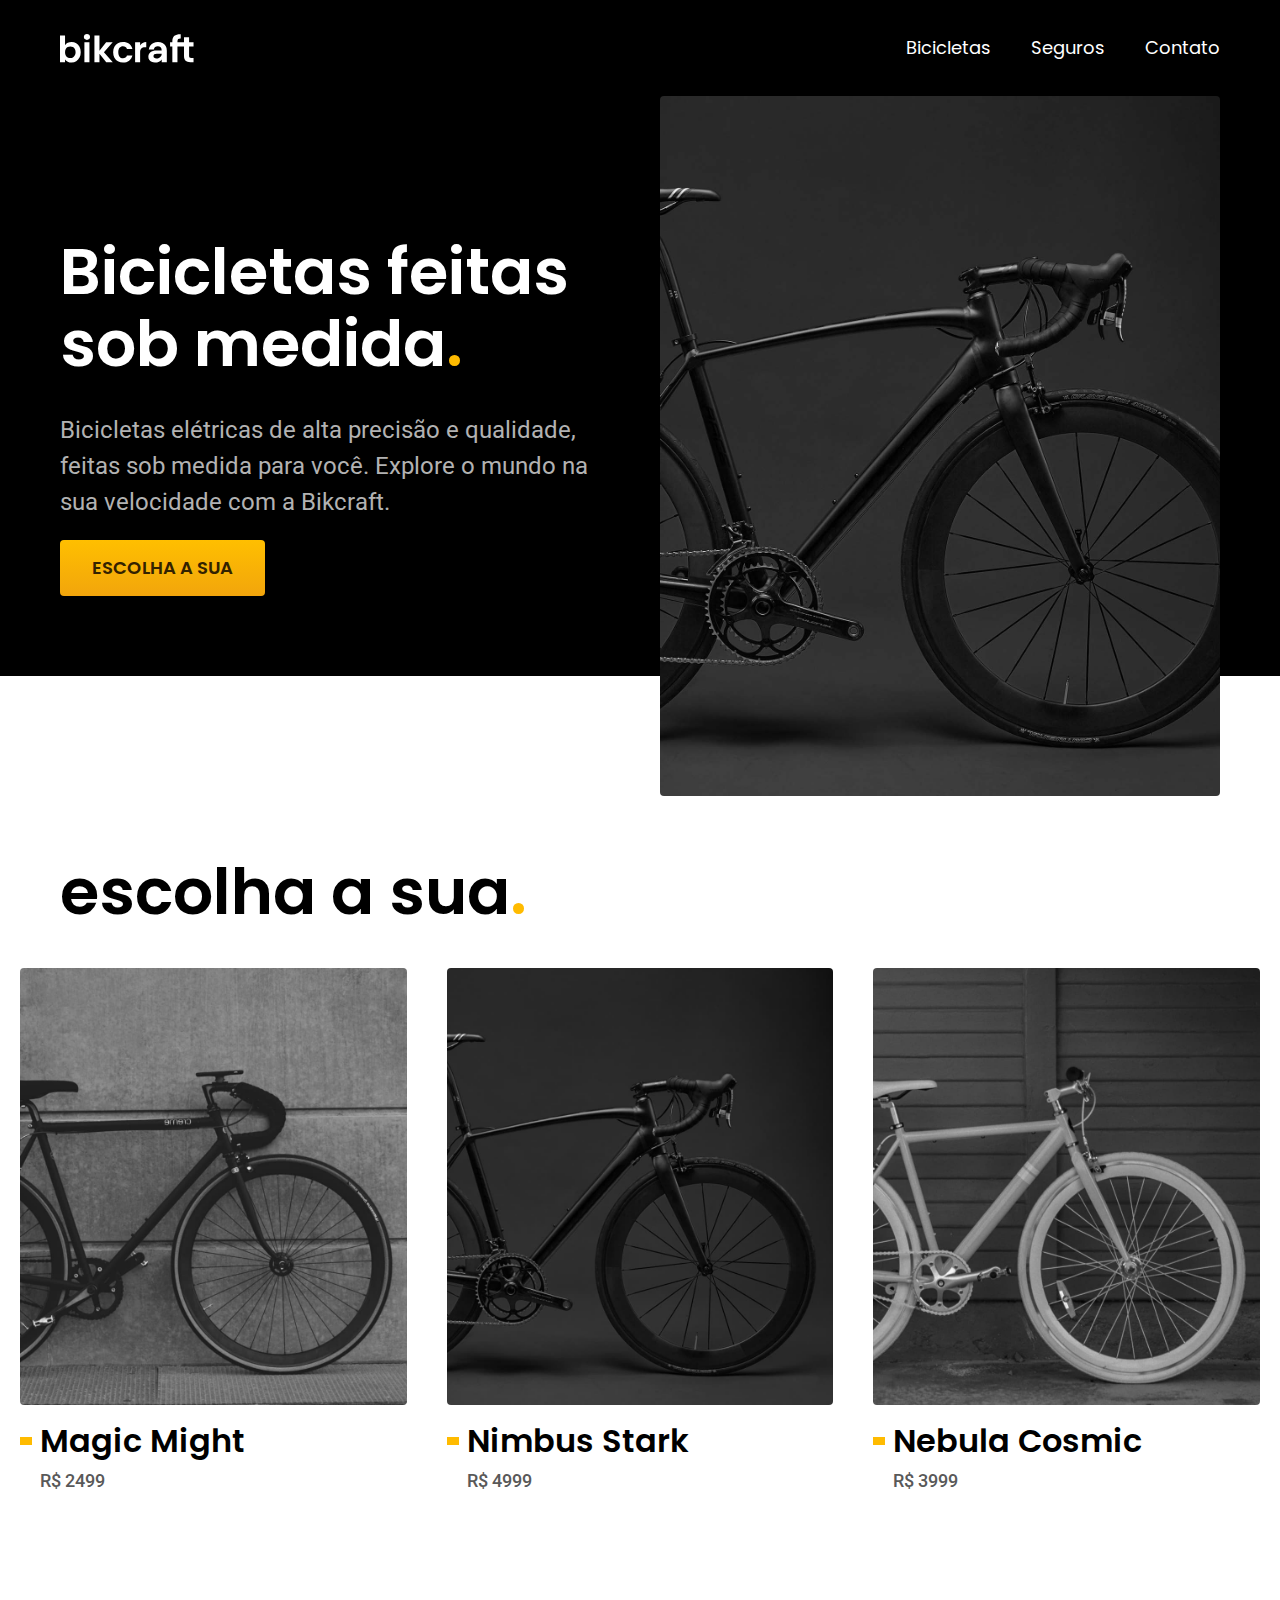
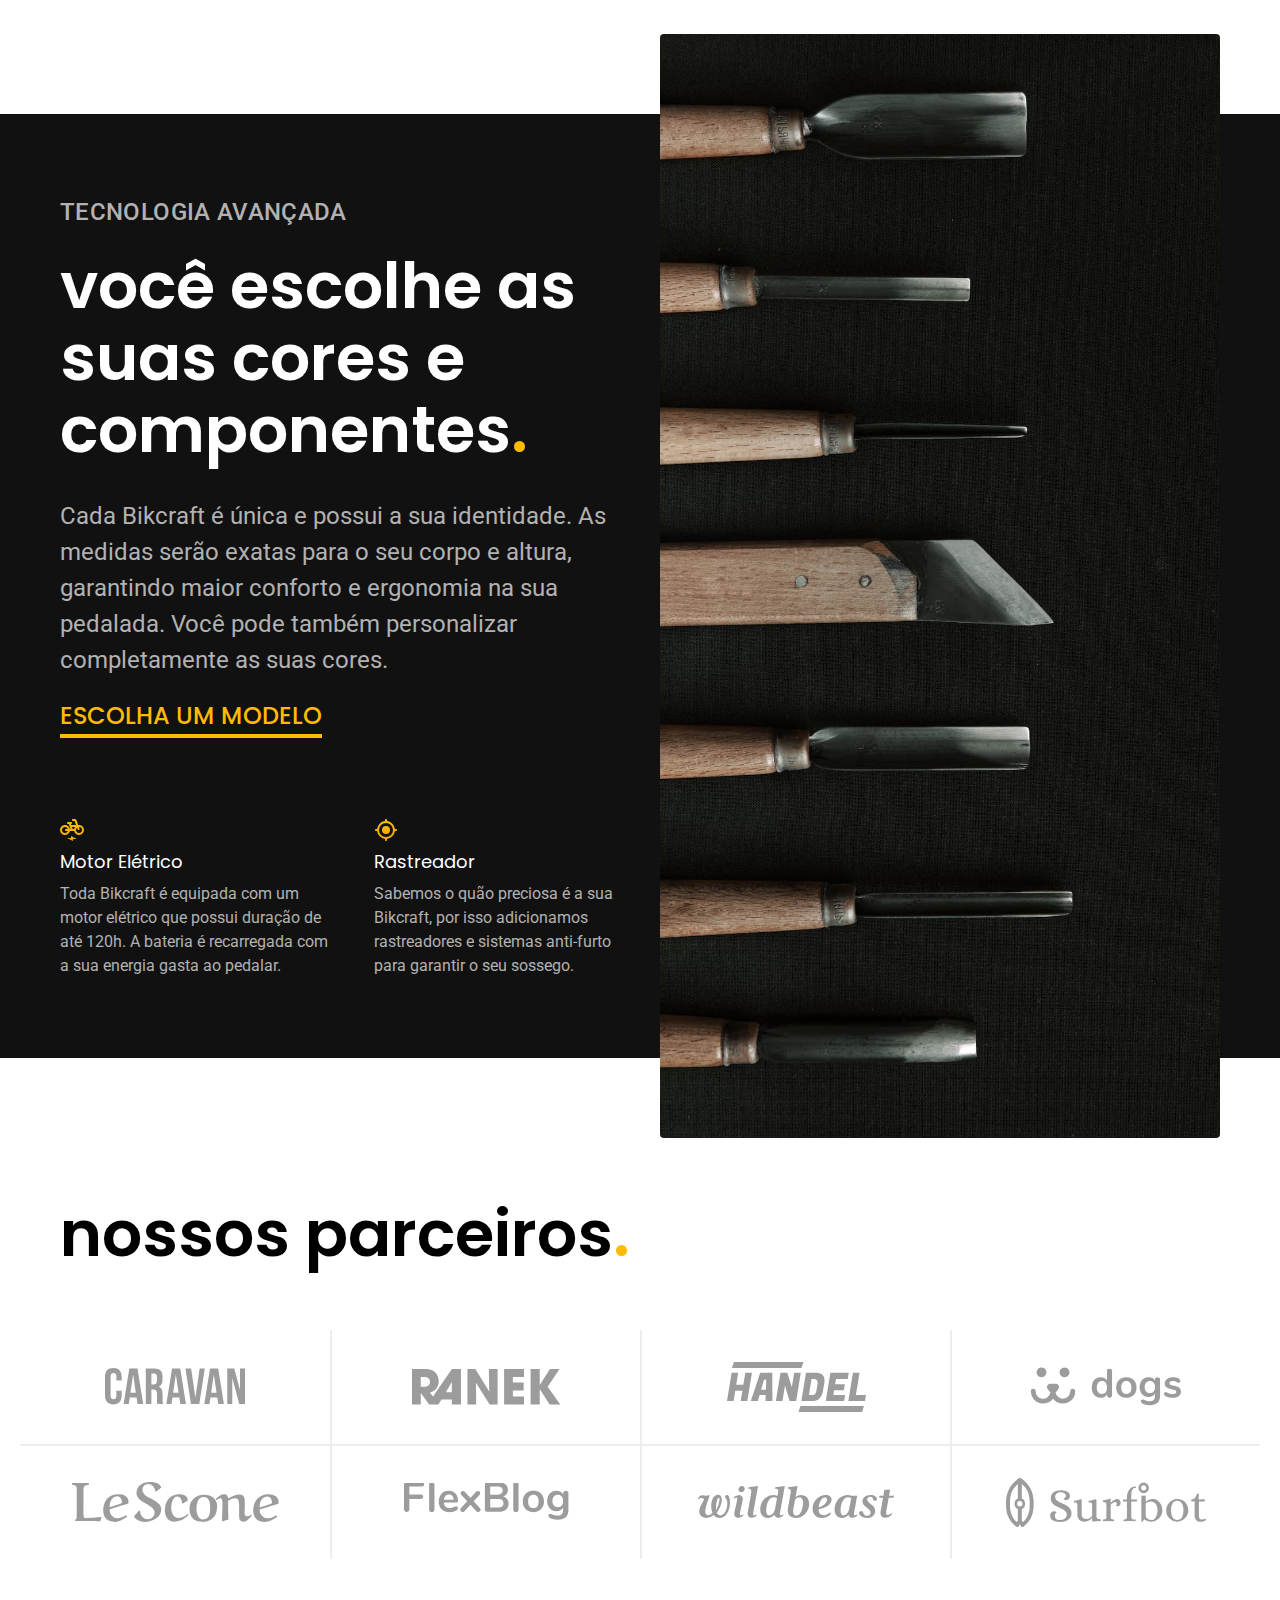
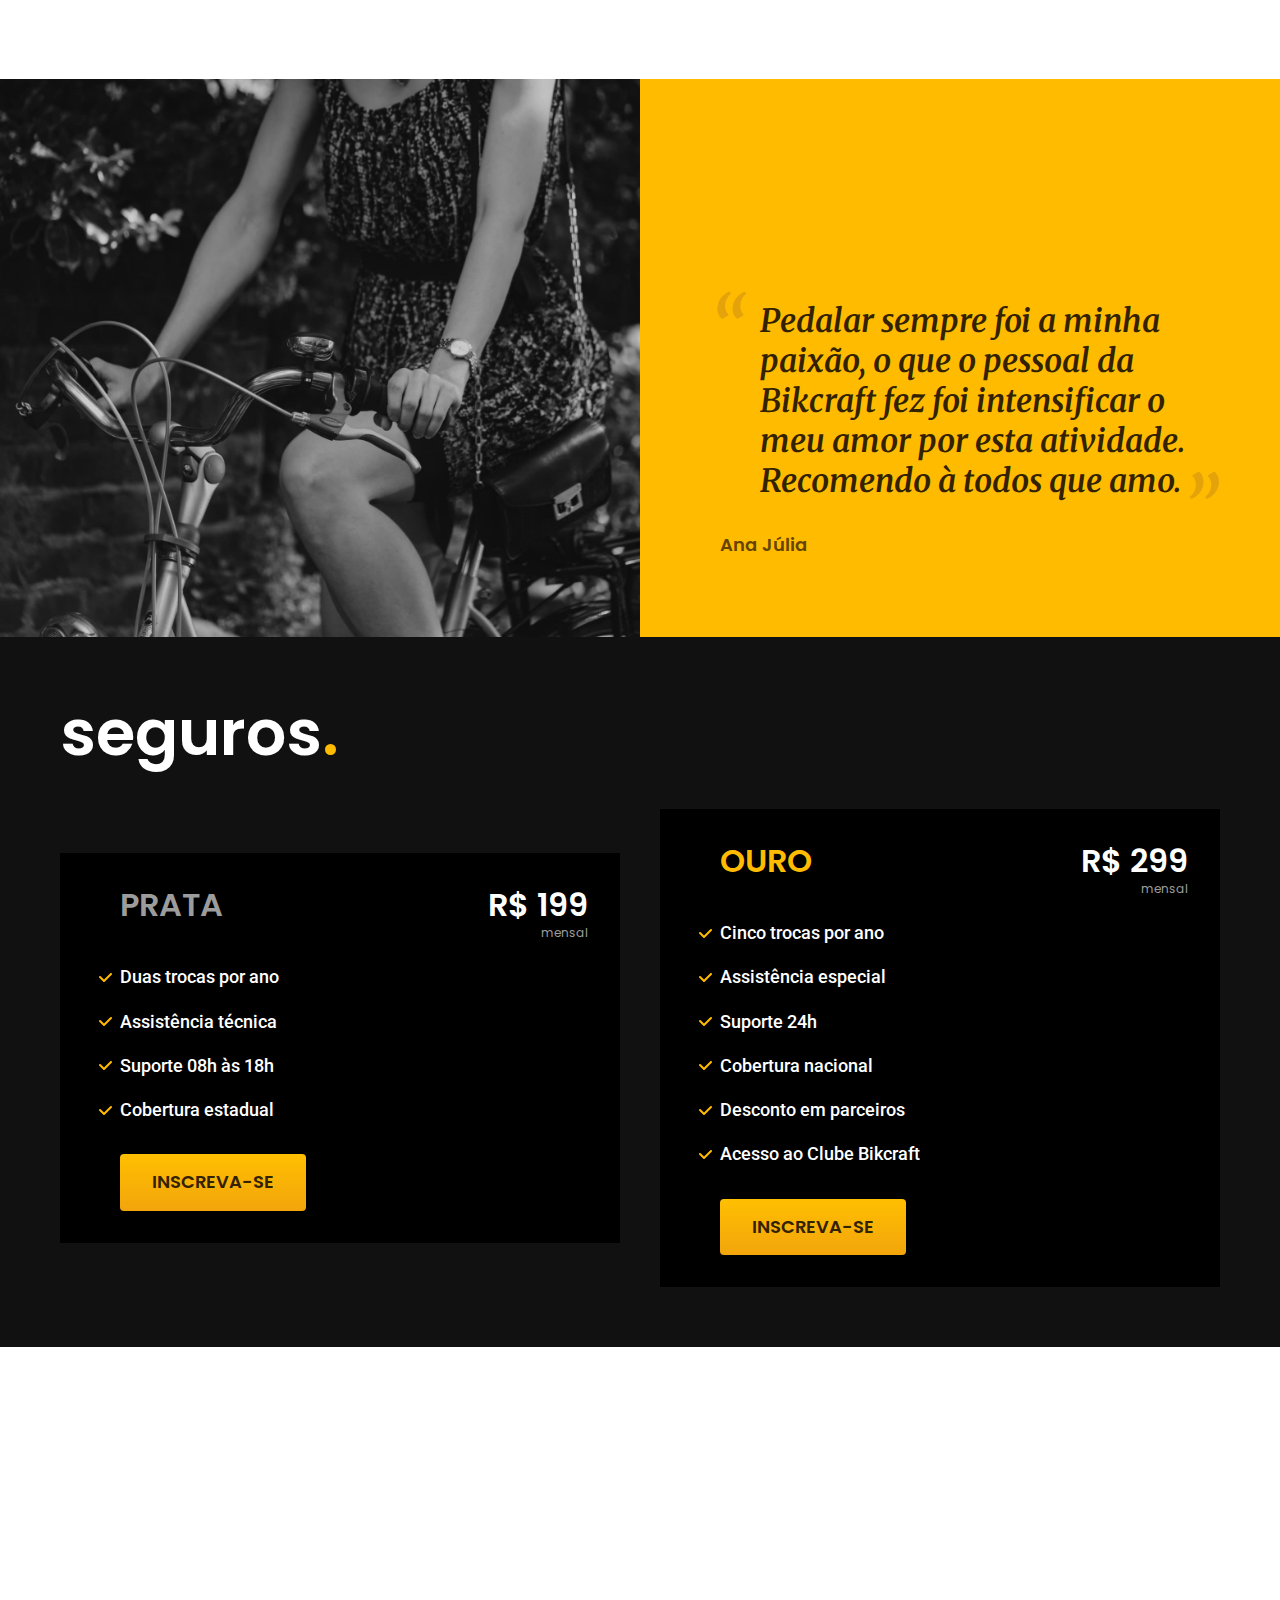
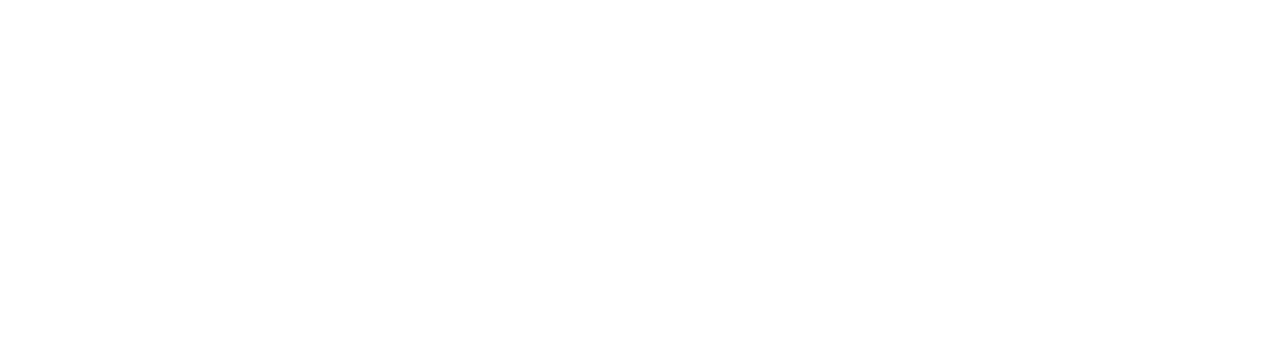
==== commit b1069076: "Seguros" ====
--- a/index.html
+++ b/index.html
@@ -17,6 +17,7 @@
     <link href="https://fonts.googleapis.com/css2?family=Merriweather:ital,wght@1,900&family=Poppins:wght@400;600&family=Roboto:wght@500&display=swap" rel="stylesheet">
 </head>
 
+ 
 <body>
   <header class="header-bg">
     <div class="header container">
@@ -38,9 +39,7 @@
     <div class="introducao container">
       <div class="introducao-conteudo">
         <h1 class="font-1-xxl cor-0">Bicicletas feitas sob medida<span class="cor-p1">.</span></h1>
-        <p class="font-2-l cor-5">Bicicletas elétricas de alta precisão e qualidade, feitas sob medida para você.
-          Explore o mundo na sua
-          velocidade com a Bikcraft.</p>
+        <p class="font-2-l cor-5">Bicicletas elétricas de alta precisão e qualidade, feitas sob medida para você. Explore o mundo na sua velocidade com a Bikcraft.</p>
         <a class="botao" href="./bicicletas.html">Escolha a sua</a>
       </div>
       <div>
@@ -49,10 +48,9 @@
     </div>
   </main>
 
+  <article class="bicicletas-lista">
+    <h2 class="container font-1-xxl">escolha a sua<span class="cor-p1">.</span></h2>
 
-  <article class="bicicletas-lista">
-
-    <h2 class="container font-1-xxl">escolha a sua<span class="cor-p1">.</span></h2>
     <ul>
       <li>
         <a href="./bicicletas/magic.html">
@@ -78,28 +76,23 @@
     </ul>
   </article>
 
-
   <article class="tecnologia-bg">
     <div class="tecnologia container">
       <div class="tecnologia-conteudo">
         <span class="font-2-l-b cor-5">Tecnologia Avançada</span>
         <h2 class="font-1-xxl cor-0">você escolhe as suas cores e componentes<span class="cor-p1">.</span></h2>
-        <p class="font-2-l cor-5">Cada Bikcraft é única e possui a sua identidade. As medidas serão exatas para o seu
-          corpo e altura, garantindo maior conforto e ergonomia na sua pedalada. Você pode também personalizar
-          completamente as suas cores.</p>
+        <p class="font-2-l cor-5">Cada Bikcraft é única e possui a sua identidade. As medidas serão exatas para o seu corpo e altura, garantindo maior conforto e ergonomia na sua pedalada. Você pode também personalizar completamente as suas cores.</p>
         <a class="link" href="./bicicletas.html">Escolha um modelo</a>
         <div class="tecnologia-vantagens">
           <div>
             <img src="./img/icones/eletrica.svg" alt="">
             <h3 class="font-1-m cor-0">Motor Elétrico</h3>
-            <p class="font-2-s cor-5">Toda Bikcraft é equipada com um motor elétrico que possui duração de até 120h. A
-              bateria é recarregada com a sua energia gasta ao pedalar.</p>
+            <p class="font-2-s cor-5">Toda Bikcraft é equipada com um motor elétrico que possui duração de até 120h. A bateria é recarregada com a sua energia gasta ao pedalar.</p>
           </div>
           <div>
             <img src="./img/icones/rastreador.svg" alt="">
             <h3 class="font-1-m cor-0">Rastreador</h3>
-            <p class="font-2-s cor-5">Sabemos o quão preciosa é a sua Bikcraft, por isso adicionamos rastreadores e
-              sistemas anti-furto para garantir o seu sossego.</p>
+            <p class="font-2-s cor-5">Sabemos o quão preciosa é a sua Bikcraft, por isso adicionamos rastreadores e sistemas anti-furto para garantir o seu sossego.</p>
           </div>
         </div>
       </div>
@@ -109,9 +102,9 @@
     </div>
   </article>
 
+  <section class="parceiros" aria-label="Nossos Parceiros">
+    <h2 class="container font-1-xxl">nossos parceiros<span class="cor-p1">.</span></h2>
 
-  <section class="parceiros" aria-label="Nossos Parceiros">
-    <h2 id="borda" class="container font-1-xxl">nossos parceiros<span class="cor-p1">.</span></h2>
     <ul>
       <li><img src="./img/parceiros/caravan.svg" alt="caravan"></li>
       <li><img src="./img/parceiros/ranek.svg" alt="ranek"></li>
@@ -136,7 +129,36 @@
     </div>
   </section>
 
-  </section>
+  <article class="seguros-bg">
+    <div class="seguros container">
+      <h2 class="font-1-xxl cor-0">seguros<span class="cor-p1">.</span></h2>
+      <div class="seguros-item">
+        <h3 class="font-1-xl cor-6">PRATA</h3>
+        <span class="font-1-xl cor-0">R$ 199 <span class="font-1-xs cor-6">mensal</span></span>
+        <ul class="font-2-m cor-0">
+          <li>Duas trocas por ano</li>
+          <li>Assistência técnica</li>
+          <li>Suporte 08h às 18h</li>
+          <li>Cobertura estadual</li>
+        </ul>
+        <a class="botao secundario" href="./orcamento.html">Inscreva-se</a>
+      </div>
+
+      <div class="seguros-item">
+        <h3 class="font-1-xl cor-p1">OURO</h3>
+        <span class="font-1-xl cor-0">R$ 299 <span class="font-1-xs cor-6">mensal</span></span>
+        <ul class="font-2-m cor-0">
+          <li>Cinco trocas por ano</li>
+          <li>Assistência especial</li>
+          <li>Suporte 24h</li>
+          <li>Cobertura nacional</li>
+          <li>Desconto em parceiros</li>
+          <li>Acesso ao Clube Bikcraft</li>
+        </ul>
+        <a class="botao" href="./orcamento.html">Inscreva-se</a>
+      </div>
+    </div>
+  </article>
 </body>
 
 </html>--- a/css/styles.css
+++ b/css/styles.css
@@ -14,4 +14,7 @@
 @import "./home/depoimento.css";
 
 /* Bicicletas */
-@import "./bicicletas/bicicletas-lista.css";+@import "./bicicletas/bicicletas-lista.css";
+
+/* Seguros */
+@import "./seguros/seguros.css";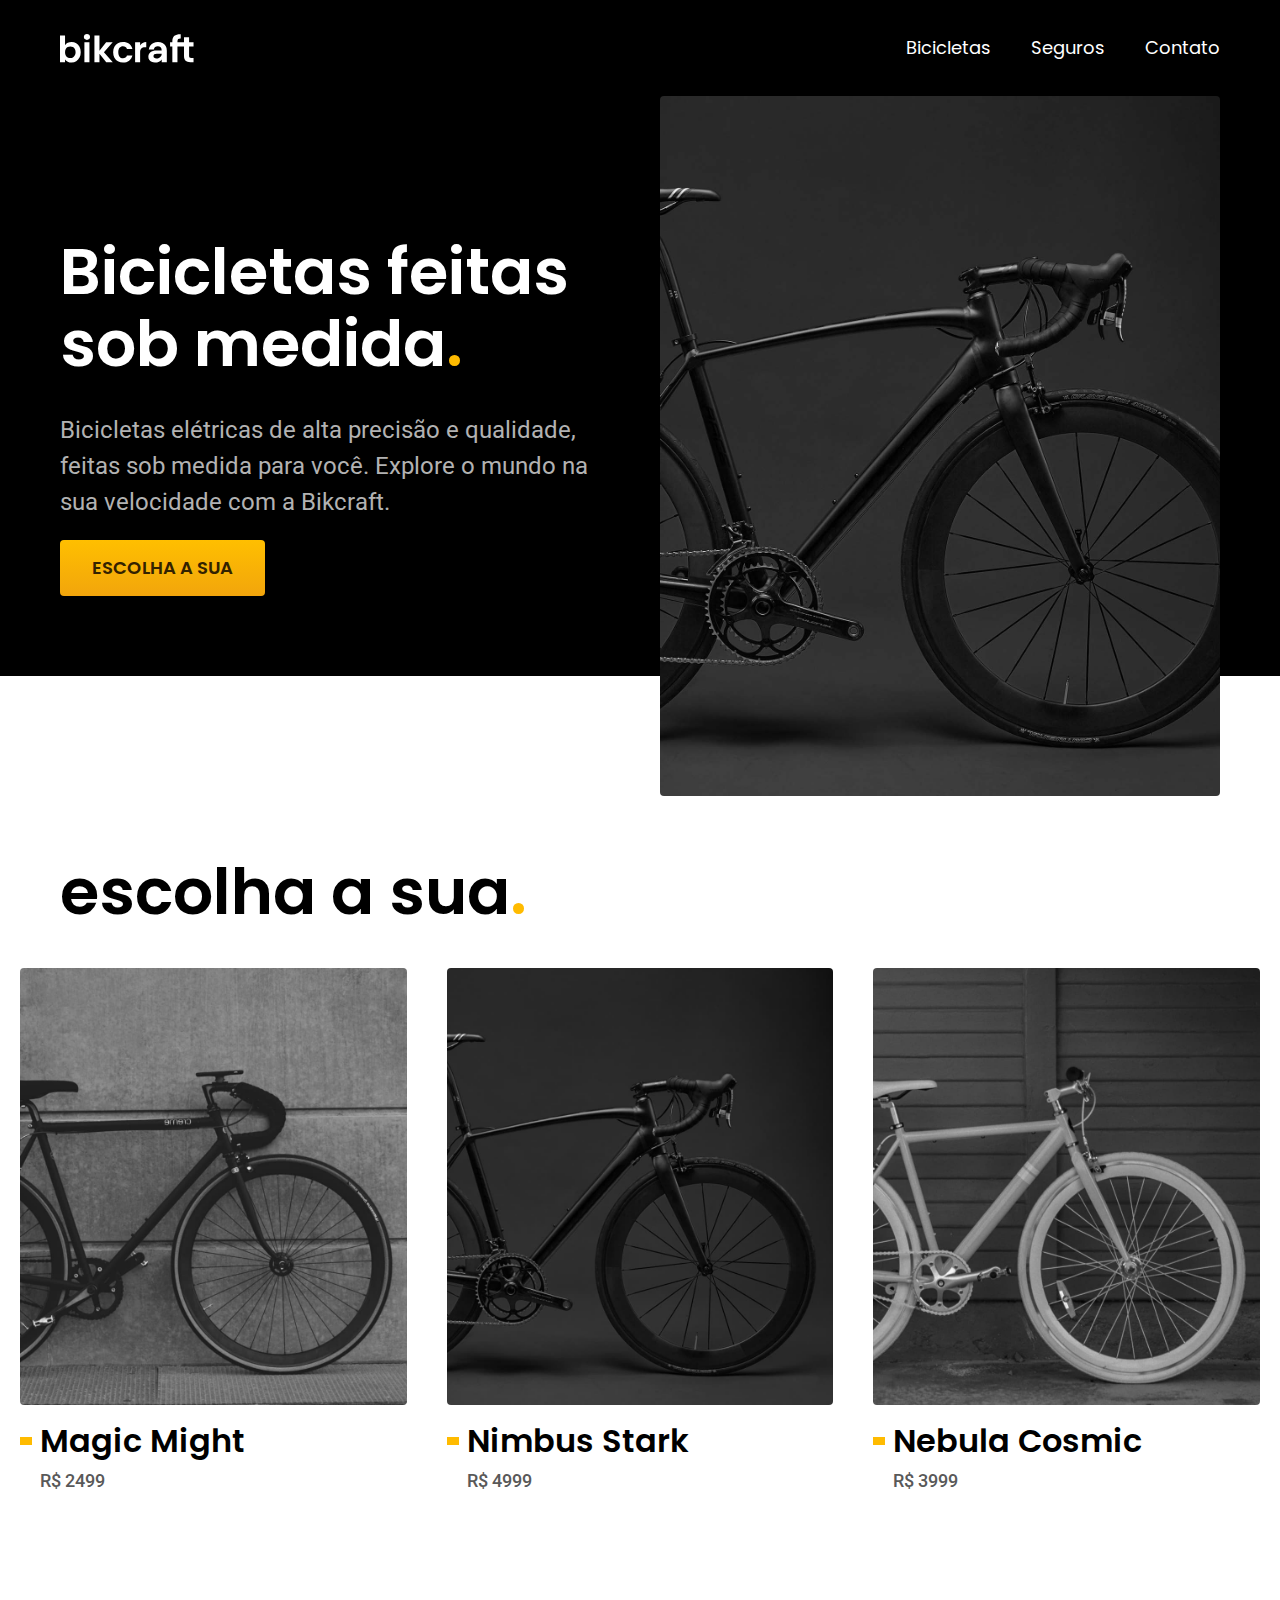
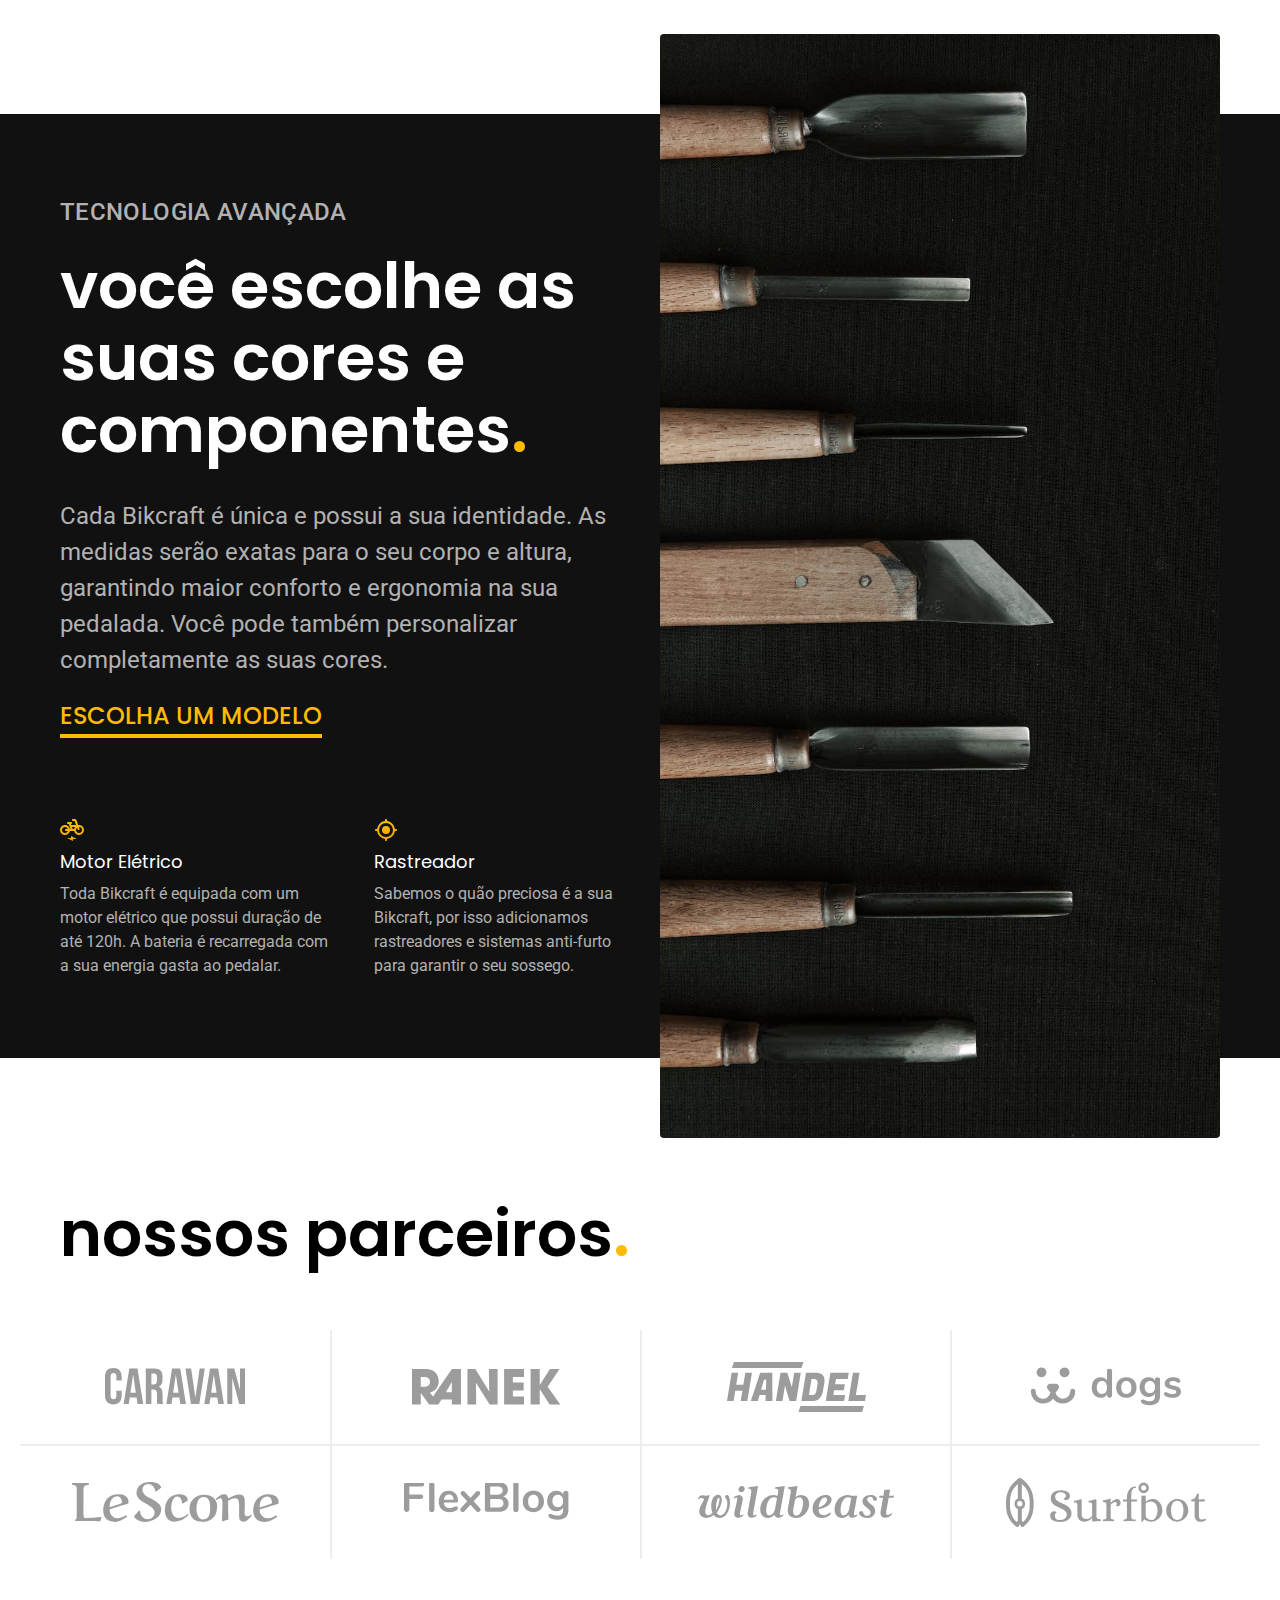
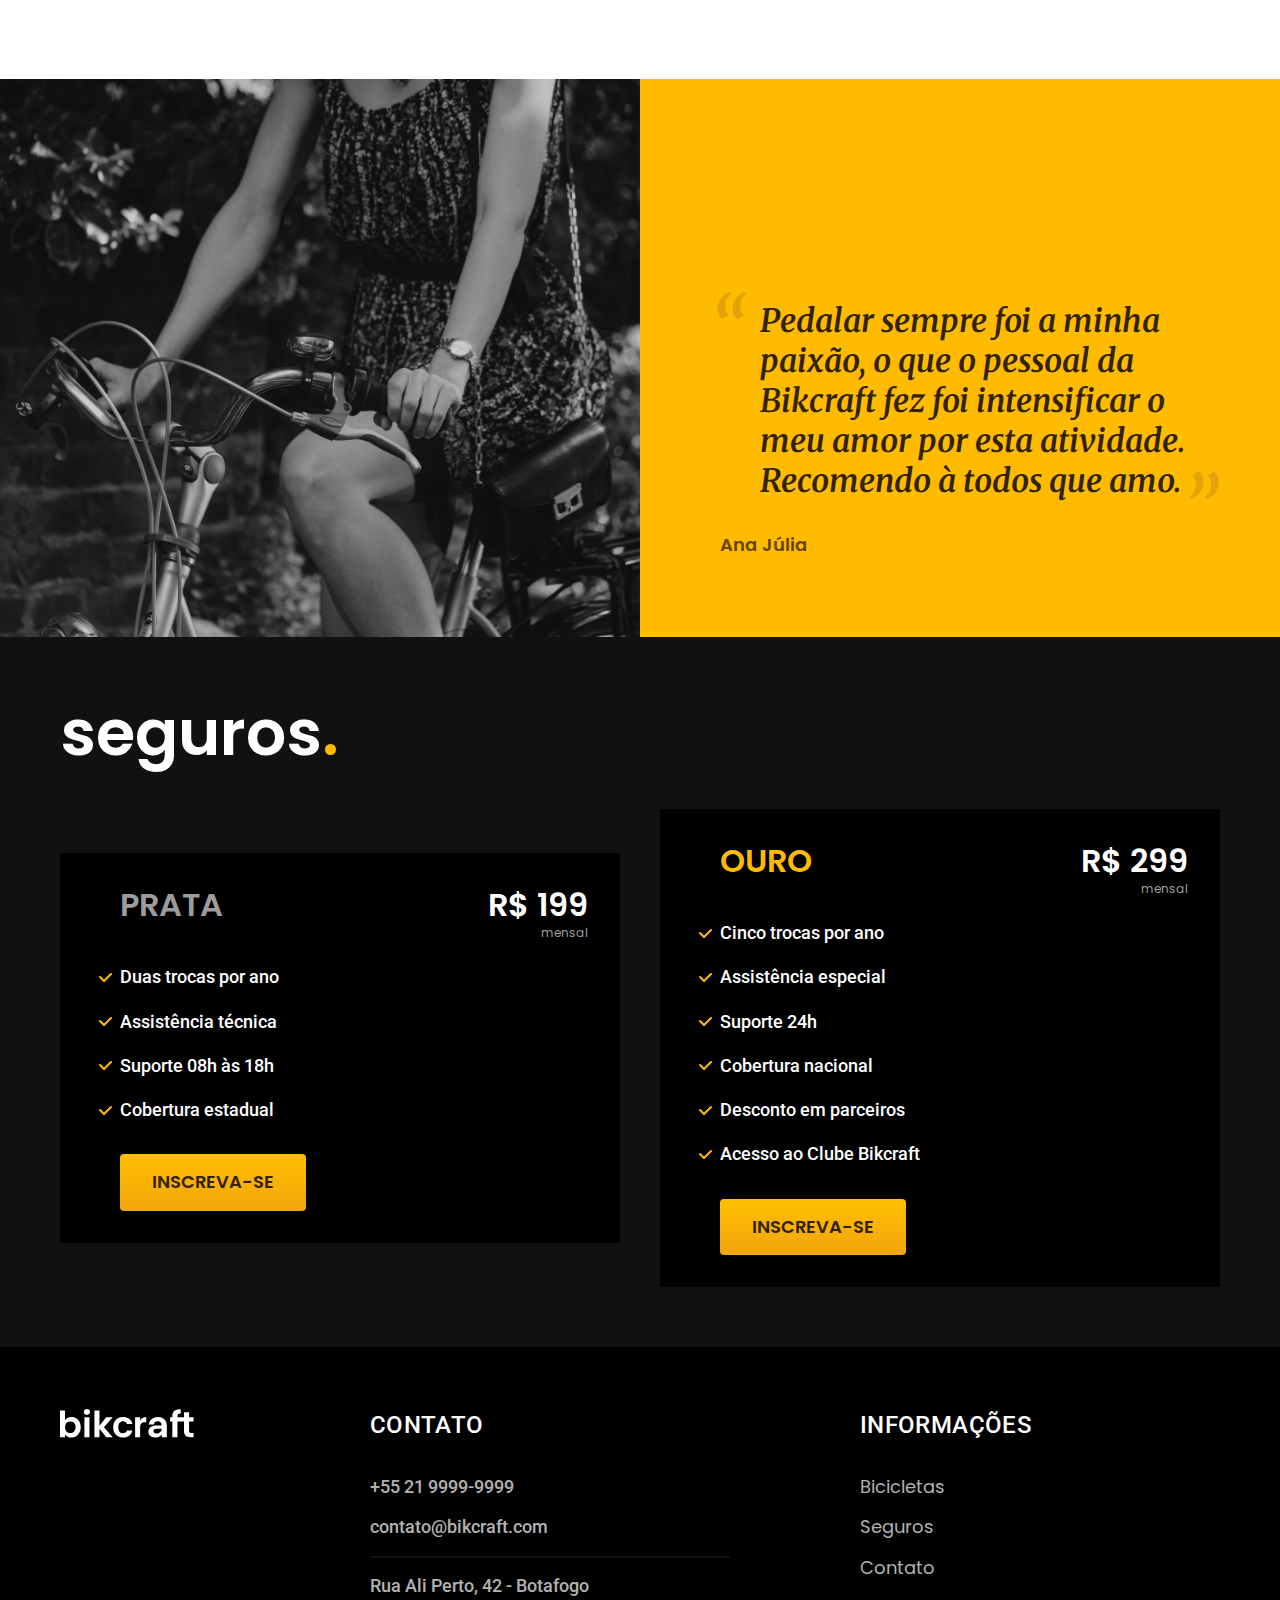
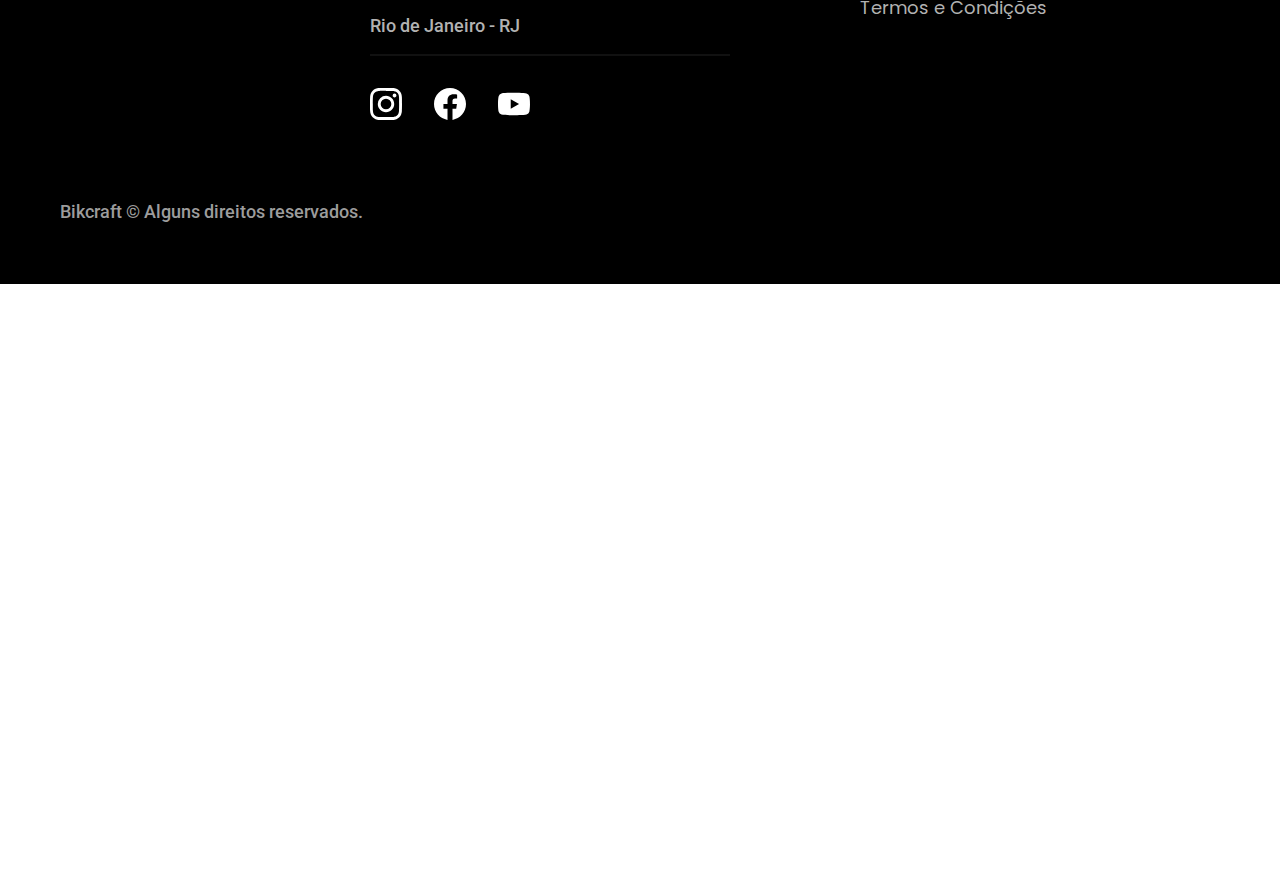
==== commit b92d28df: "footer" ====
--- a/index.html
+++ b/index.html
@@ -159,6 +159,52 @@
       </div>
     </div>
   </article>
+
+
+
+
+  <footer class="footer-bg">
+    <div class="footer container">
+      <img src="./img/bikcraft.svg" alt="Bikcraft">
+
+      <div class="footer-contato">
+        <h3 class="font-2-l-b cor-0">Contato</h3>
+        <ul class="font-2-m cor-5">
+          <li><a href="tel:+552199999999">+55 21 9999-9999</a></li>
+          <li><a href="mailto:contato@bikcraft.com">contato@bikcraft.com</a></li>
+          <li>Rua Ali Perto, 42 - Botafogo</li>
+          <li>Rio de Janeiro - RJ</li>
+        </ul>
+
+        <div class="footer-redes">
+          <a href="./">
+            <img src="./img/redes/instagram.svg" alt="Instagram">
+          </a>
+          <a href="./">
+            <img src="./img/redes/facebook.svg" alt="Facebook">
+          </a>
+          <a href="./">
+            <img src="./img/redes/youtube.svg" alt="Youtube">
+          </a>
+        </div>
+        
+      </div>
+
+      <div class="footer-informacoes">
+        <h3 class="font-2-l-b cor-0">Informações</h3>
+        <nav>
+          <ul class="font-1-m cor-5">
+            <li><a href="./bicicletas.html">Bicicletas</a></li>
+            <li><a href="./seguros.html">Seguros</a></li>
+            <li><a href="./contato.html">Contato</a></li>
+            <li><a href="./termos.html">Termos e Condições</a></li>
+          </ul>
+        </nav>
+      </div>
+
+      <p class="footer-copy font-2-m cor-6">Bikcraft © Alguns direitos reservados.</p>
+    </div>
+  </footer>
 </body>
 
 </html>--- a/css/styles.css
+++ b/css/styles.css
@@ -3,7 +3,7 @@
 @import "./utilidades/cores.css";
 
 @import "./global/header.css";
-
+@import "./global/footer.css";
 /* Utilidades */
 @import "./utilidades/componentes.css";
 
@@ -17,4 +17,4 @@
 @import "./bicicletas/bicicletas-lista.css";
 
 /* Seguros */
-@import "./seguros/seguros.css";+@import "./seguros/seguros.css";
